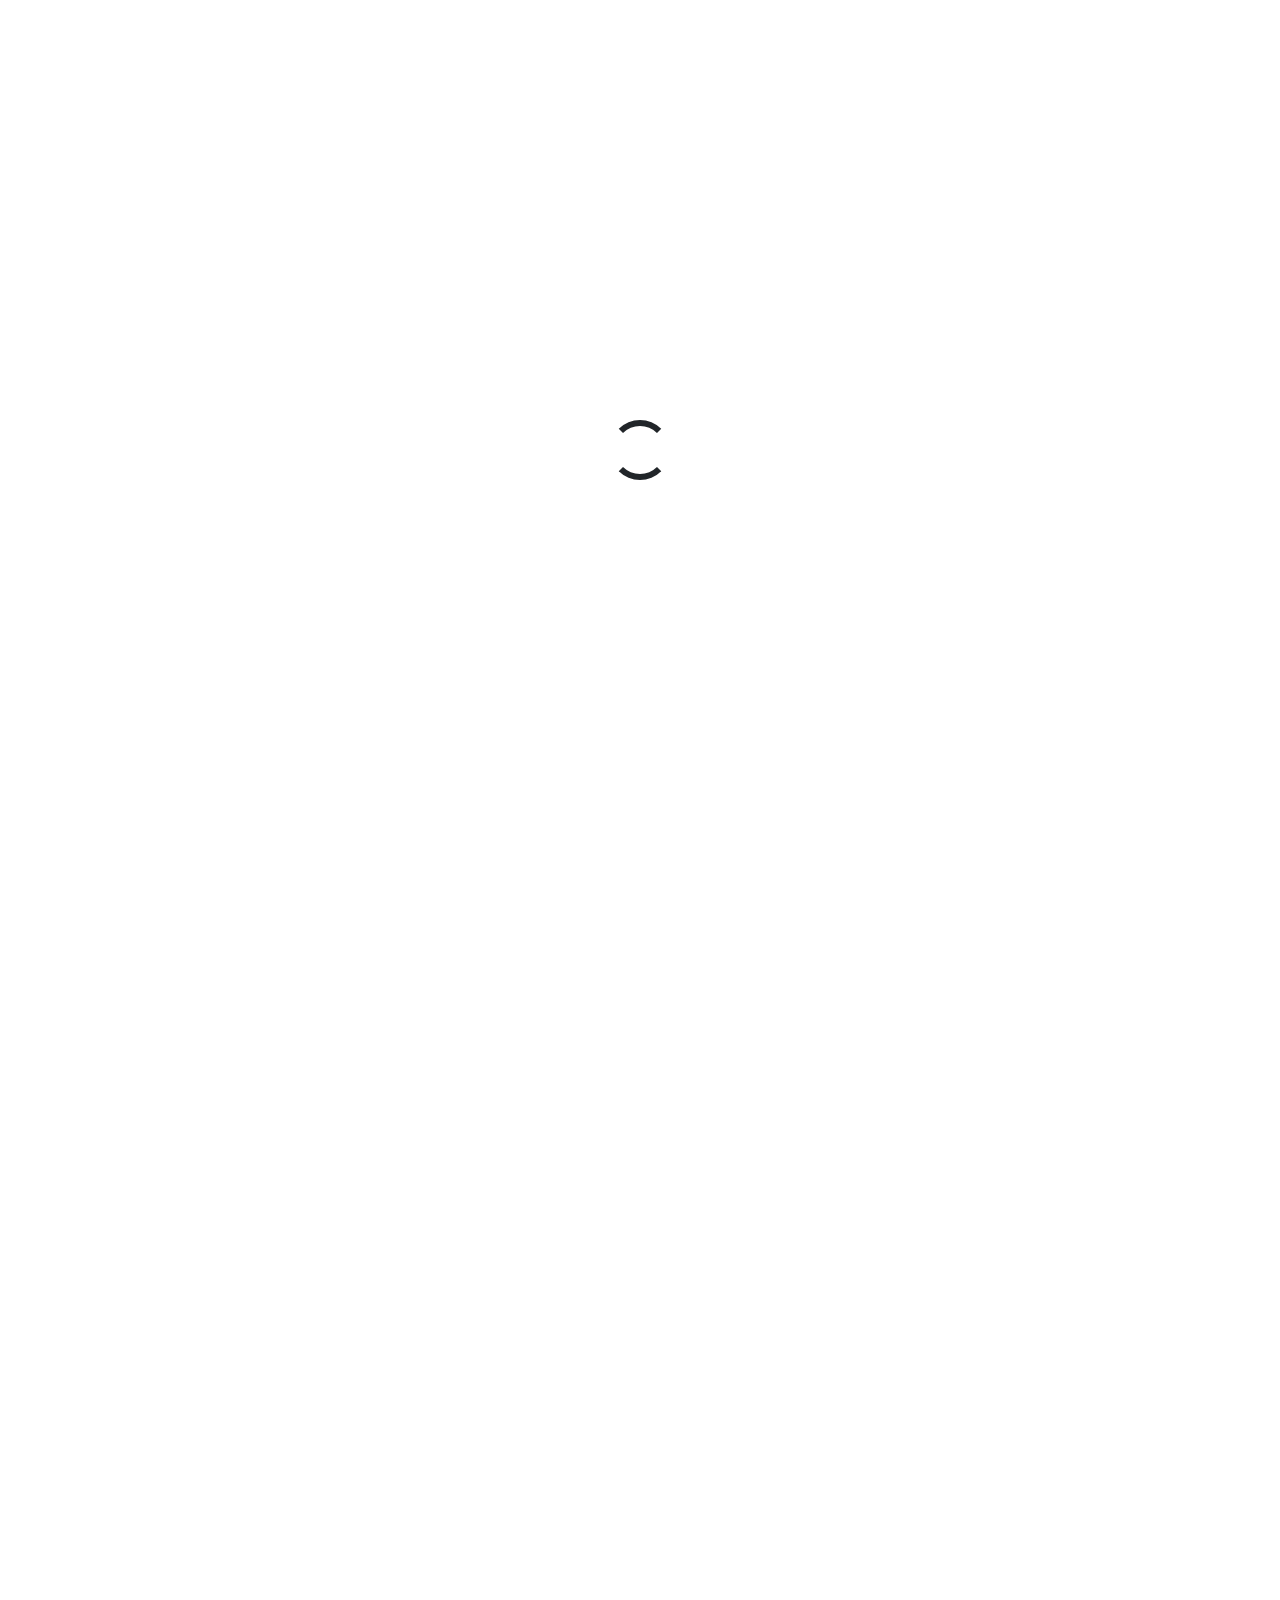
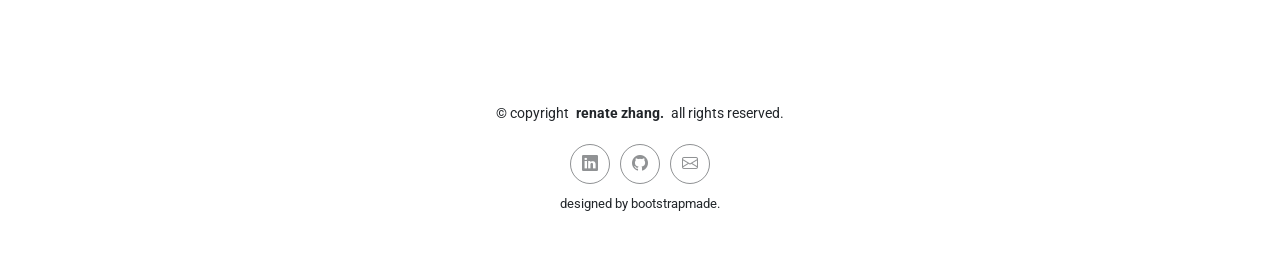
==== index.html @ ce627e31 "Update index.html" ====
<!DOCTYPE html>
<html lang="en">

<head>
  <meta charset="utf-8">
  <meta content="width=device-width, initial-scale=1.0" name="viewport">
  <title>renate zhang.</title>
  <meta name="description" content="">
  <meta name="keywords" content="">

  <!-- Favicons -->
  <link href="assets/img/logo.png" rel="icon">

  <!-- Fonts -->
  <link href="https://fonts.googleapis.com" rel="preconnect">
  <link href="https://fonts.gstatic.com" rel="preconnect" crossorigin>
  <link
    href="https://fonts.googleapis.com/css2?family=Roboto:ital,wght@0,100;0,300;0,400;0,500;0,700;0,900;1,100;1,300;1,400;1,500;1,700;1,900&family=Lato:ital,wght@0,100;0,300;0,400;0,700;0,900;1,100;1,300;1,400;1,700;1,900&display=swap"
    rel="stylesheet">

  <!-- Vendor CSS Files -->
  <link href="assets/vendor/bootstrap/css/bootstrap.min.css" rel="stylesheet">
  <link href="assets/vendor/bootstrap-icons/bootstrap-icons.css" rel="stylesheet">
  <link href="assets/vendor/aos/aos.css" rel="stylesheet">
  <link href="assets/vendor/swiper/swiper-bundle.min.css" rel="stylesheet">
  <link href="assets/vendor/glightbox/css/glightbox.min.css" rel="stylesheet">

  <!-- Main CSS File -->
  <link href="assets/css/main.css" rel="stylesheet">

  <!-- =======================================================
  * Template Name: Active
  * Template URL: https://bootstrapmade.com/active-bootstrap-website-template/
  * Updated: Aug 07 2024 with Bootstrap v5.3.3
  * Author: BootstrapMade.com
  * License: https://bootstrapmade.com/license/
  ======================================================== -->
</head>

<body class="index-page">

  <header id="header" class="header d-flex align-items-center sticky-top">
    <div class="container-fluid container-xl position-relative d-flex align-items-center justify-content-between">

      <a href="index.html" class="logo d-flex align-items-center">
        <!-- Uncomment the line below if you also wish to use an image logo -->
        <img src="assets/img/logo.svg" alt="logo"> 
        <h1 class="sitename">renate zhang.</h1>
      </a>

      <nav id="navmenu" class="navmenu">
        <ul>
          <li><a href="index.html" class="active">portfolio.</a></li>
          <li><a href="about.html">about me.</a></li>
        </ul>
        <i class="mobile-nav-toggle d-xl-none bi bi-list"></i>
      </nav>

    </div>
  </header>

  <main class="main">


    <!-- Portfolio Section -->
    <section id="portfolio" class="portfolio section">

      <!-- Section Title -->
      <div class="container section-title" data-aos="fade-up">
        <h2>portfolio</h2>
        <div class="title-shape">
          <svg viewBox="0 0 200 20" xmlns="http://www.w3.org/2000/svg">
            <path d="M 0,10 C 40,0 60,20 100,10 C 140,0 160,20 200,10" fill="none" stroke="currentColor" stroke-width="2"></path>
          </svg>
        </div>
      </div><!-- End Section Title -->

      <div class="container" data-aos="fade-up" data-aos-delay="100">

        <div class="isotope-layout" data-default-filter="*" data-layout="masonry" data-sort="original-order">

          <div class="portfolio-filters-container" data-aos="fade-up" data-aos-delay="200">
            <ul class="portfolio-filters isotope-filters">
              <li data-filter="*" class="filter-active">all work</li>
              <li data-filter=".filter-projects">projects</li>
              <li data-filter=".filter-papers">papers</li>
              <li data-filter=".filter-others">others</li>
            </ul>
          </div>

          <div class="row g-4 isotope-container" data-aos="fade-up" data-aos-delay="300">

            <div class="col-lg-6 col-md-6 portfolio-item isotope-item filter-papers ">
              <div class="portfolio-card">
                <div class="portfolio-image">
                  <img src="assets/img/portfolio/masterthesis-SOTA.png" class="img-fluid" alt="" loading="lazy">
                  <div class="portfolio-overlay">
                    <div class="portfolio-actions">
                      <a href="assets/img/portfolio/masterthesis-SOTA.png" class="glightbox preview-link" data-gallery="portfolio-gallery-papers"><i class="bi bi-eye"></i></a>
                      <a href="assets/pdf/master_thesis-SOTA.pdf" target="_blank"><i class="bi bi-file-earmark"></i></a>
                      <a href="https://www.vr.tuwien.ac.at/topics/immersive-real-time-language-translator-for-augmented-reality/" target="_blank" ><i class="bi bi-arrow-right"></i></a>
                    </div>
                  </div>
                </div>
                <div class="portfolio-content">
                  <span class="category">paper</span>
                  <h3>master's thesis | on-going</h3>
                  <p>Implementation of a language translation framework using JavaScript for AR glasses (Spectacles), enabling real-time cross-language communication between multiple users. 
                    Finished conducting research of state of art, currently working on the implementation of the framework.
                </div>
              </div>
            </div><!-- End Portfolio Item -->

            <div class="col-lg-6 col-md-6 portfolio-item isotope-item filter-projects">
              <div class="portfolio-card">
                <div class="portfolio-image">
                  <img src="assets/img/portfolio/ecotales.png" class="img-fluid" alt="" loading="lazy">
                  <div class="portfolio-overlay">
                    <div class="portfolio-actions">
                      <a href="assets/img/portfolio/ecotales.png" class="glightbox preview-link" data-gallery="portfolio-gallery-projects"><i class="bi bi-eye"></i></a>
                      <a href="https://github.com/basicasian/ecotales" target="_blank" ><i class="bi bi-github"></i></a>
                      <a href="https://youtube.com/shorts/3duAIxibHnY" target="_blank" ><i class="bi bi-youtube"></i></a>
                    </div>
                  </div>
                </div>
                <div class="portfolio-content">
                  <span class="category">project</span>
                  <h3>ecotales</h3>
                  <p>EcoTales is a collaborative web app for creating and sharing wildlife conservation projects through user-generated art and information. Developed using Ionic and Angular, made during exchange semester at 
                    <a href="https://english.bit.edu.cn/" target="_blank"
                    rel="noopener noreferrer">Beijing Institute of Technology
                  </a>
                    .</p>
                </div>
              </div>
            </div><!-- End Portfolio Item -->

            <div class="col-lg-6 col-md-6 portfolio-item isotope-item filter-projects">
              <div class="portfolio-card">
                <div class="portfolio-image">
                  <img src="assets/img/portfolio/riddleretreat.JPG" class="img-fluid" alt="" loading="lazy">
                  <div class="portfolio-overlay">
                    <div class="portfolio-actions">
                      <a href="assets/img/portfolio/riddleretreat.JPG" class="glightbox preview-link" data-gallery="portfolio-gallery-projects"><i class="bi bi-eye"></i></a>
                      <a href="https://github.com/basicasian/riddleretreat" target="_blank" ><i class="bi bi-github"></i></a>
                      <a href="https://youtu.be/bdO2h6s5y8k" target="_blank" ><i class="bi bi-youtube"></i></a>
                    </div>
                  </div>
                </div>
                <div class="portfolio-content">
                  <span class="category">project</span>
                  <h3>riddle retreat</h3>
                  <p>Riddle Retreat is a collaborative VR puzzle game where two players work together to solve tasks. The game is compatible with HTC Vive and Meta Quest, developed on Unity and with C#.</p>
                </div>
              </div>
            </div><!-- End Portfolio Item -->

            <div class="col-lg-6 col-md-6 portfolio-item isotope-item filter-papers filter-projects">
              <div class="portfolio-card">
                <div class="portfolio-image">
                  <img src="assets/img/portfolio/bachelorthesis.png" class="img-fluid" alt="" loading="lazy">
                  <div class="portfolio-overlay">
                    <div class="portfolio-actions">
                      <a href="assets/img/portfolio/bachelorthesis.png" class="glightbox preview-link" data-gallery="portfolio-gallery-papers"><i class="bi bi-eye"></i></a>
                      <a href="assets/pdf/bachelor_thesis.pdf" target="_blank"><i class="bi bi-file-earmark"></i></a>
                      <a href="https://github.com/basicasian/vr_locomotion" target="_blank" ><i class="bi bi-github"></i></a>
                    </div>
                  </div>
                </div>
                <div class="portfolio-content">
                  <span class="category">paper & project </p></span>
                  <h3>bachelor's thesis </h3>
                  <p>VR experimental platform on Unity, developed as part of a bachelor thesis, to study user navigation behavior using walking, steering, and teleportation techniques. </p>
                </div>
              </div>
            </div><!-- End Portfolio Item -->

            <div class="col-lg-6 col-md-6 portfolio-item isotope-item filter-projects">
              <div class="portfolio-card">
                <div class="portfolio-image">
                  <img src="assets/img/portfolio/esp32.png" class="img-fluid" alt="" loading="lazy">
                  <div class="portfolio-overlay">
                    <div class="portfolio-actions">
                      <a href="assets/img/portfolio/esp32.png" class="glightbox preview-link" data-gallery="portfolio-gallery-projects"><i class="bi bi-eye"></i></a>
                      <a href="https://github.com/basicasian/esp32-twoplayergame" target="_blank" ><i class="bi bi-github"></i></a>
                      <a href="https://youtu.be/9idX3bVp4yA" target="_blank" ><i class="bi bi-youtube"></i></a>
                    </div>
                  </div>
                </div>
                <div class="portfolio-content">
                  <span class="category">project</span>
                  <h3>esp32-multiplayer remote game</h3>
                  <p>This project is a ESP32 microcontrollers multiplayer game that connects players over a distance where player have memorize a sequence of LED lights. Developed using MicroPython.</p>
                </div>
              </div>
            </div><!-- End Portfolio Item -->

            <div class="col-lg-6 col-md-6 portfolio-item isotope-item filter-projects">
              <div class="portfolio-card">
                <div class="portfolio-image">
                  <img src="assets/img/portfolio/lostinabyss.png" class="img-fluid" alt="" loading="lazy">
                  <div class="portfolio-overlay">
                    <div class="portfolio-actions">
                      <a href="assets/img/portfolio/lostinabyss.png" class="glightbox preview-link" data-gallery="portfolio-gallery-projects"><i class="bi bi-eye"></i></a>
                      <a href="https://github.com/basicasian/lostinabyss" target="_blank" ><i class="bi bi-github"></i></a>
                      <a href="https://youtu.be/cX8iDMq0fiw" target="_blank" ><i class="bi bi-youtube"></i></a>
                      <a href="https://basicasian.itch.io/lost-in-abyss" target="_blank" ><i class="bi bi-arrow-right"></i></a>
                    </div>
                  </div>
                </div>
                <div class="portfolio-content">
                  <span class="category">project</span>
                  <h3>lost in abyss</h3>
                  <p>Lost in Abyss is a C++ first-person arcade game focused on computer graphics, where players escape a mysterious abyss before time runs out. </p>
                </div>
              </div>
            </div><!-- End Portfolio Item -->
            
            <div class="col-lg-6 col-md-6 portfolio-item isotope-item filter-others">
              <div class="portfolio-card">
                <div class="portfolio-image">
                  <img src="assets/img/portfolio/restaurant-cover.png" class="img-fluid" alt="" loading="lazy">
                  <div class="portfolio-overlay">
                    <div class="portfolio-actions">
                      <a href="assets/img/portfolio/restaurant-cover.png" class="glightbox preview-link" data-gallery="portfolio-gallery-others"><i class="bi bi-eye"></i></a>
                      <a href="portfolio-restaurant.html" class="details-link"><i class="bi bi-arrow-right"></i></a>
                    </div>
                  </div>
                </div>
                <div class="portfolio-content">
                  <span class="category">Other</span>
                  <h3>restaurant menu design</h3>
                  <p>Design of a menu cover and take-away menu for a traditional chinese restaurant, made using Figma. </p>
                </div>
              </div>
            </div><!-- End Portfolio Item -->

            <div class="col-lg-6 col-md-6 portfolio-item isotope-item filter-projects">
              <div class="portfolio-card">
                <div class="portfolio-image">
                  <img src="assets/img/portfolio/lostinwonderland.png" class="img-fluid" alt="" loading="lazy">
                  <div class="portfolio-overlay">
                    <div class="portfolio-actions">
                      <a href="assets/img/portfolio/lostinwonderland.png" class="glightbox preview-link" data-gallery="portfolio-gallery-projects"><i class="bi bi-eye"></i></a>
                      <a href="https://github.com/basicasian/lostinwonderland" target="_blank" ><i class="bi bi-github"></i></a>
                    </div>
                  </div>
                </div>
                <div class="portfolio-content">
                  <span class="category">project</span>
                  <h3>lost in wonderland</h3>
                  <p>Lost in Wonderland is a 2D adventure mobile app where players help a boy escape a dangerous underground world. This project was developed using Java and Android SDK.  </p>
                </div>
              </div>
            </div><!-- End Portfolio Item -->

            <div class="col-lg-6 col-md-6 portfolio-item isotope-item filter-others">
              <div class="portfolio-card">
                <div class="portfolio-image">
                  <img src="assets/img/portfolio/criticaldesign.png" class="img-fluid" alt="" loading="lazy">
                  <div class="portfolio-overlay">
                    <div class="portfolio-actions">
                      <a href="assets/img/portfolio/criticaldesign.png" class="glightbox preview-link" data-gallery="portfolio-gallery-others"><i class="bi bi-eye"></i></a>
                      <a href="https://www.tumblr.com/critical-nana" target="_blank" ><i class="bi bi-arrow-right"></i></a>
                    </div>
                  </div>
                </div>
                <div class="portfolio-content">
                  <span class="category">other</span>
                  <h3>critical design blog</h3>
                  <p>In the scope of this class we have engaged with the future of technology through critical design, creating technological artefacts and audiovisual media while keeping a blog to share the process. </p>
                </div>
              </div>
            </div><!-- End Portfolio Item -->


            
          </div><!-- End Portfolio Container -->

        </div>

      </div>

    </section><!-- /Portfolio Section -->



  </main>


  <footer id="footer" class="footer">

    <div class="container">
      <div class="copyright text-center ">
        <p>© <span>copyright</span> <strong class="px-1 sitename">renate zhang.</strong> <span>all rights reserved.</span></p>
      </div>
      <div class="social-links d-flex justify-content-center">
        <a href="https://www.linkedin.com/in/renate-zhang/"><i class="bi bi-linkedin"></i></a>
        <a href="https://github.com/basicasian"><i class="bi bi-github"></i></a>
        <a href="mailto: renate.zhang@outlook.com"><i class="bi bi-envelope"></i></a>
      </div>
      <div class="credits">
        <!-- All the links in the footer should remain intact. -->
        <!-- You can delete the links only if you've purchased the pro version. -->
        <!-- Licensing information: https://bootstrapmade.com/license/ -->
        <!-- Purchase the pro version with working PHP/AJAX contact form: [buy-url] -->
        designed by <a href="https://bootstrapmade.com/">bootstrapmade.</a>
      </div>
    </div>

  </footer>

  <!-- Scroll Top -->
  <a href="#" id="scroll-top" class="scroll-top d-flex align-items-center justify-content-center"><i
      class="bi bi-arrow-up-short"></i></a>

  <!-- Preloader -->
  <div id="preloader"></div>

  <!-- Vendor JS Files -->
  <script src="assets/vendor/bootstrap/js/bootstrap.bundle.min.js"></script>
  <script src="assets/vendor/php-email-form/validate.js"></script>
  <script src="assets/vendor/aos/aos.js"></script>
  <script src="assets/vendor/swiper/swiper-bundle.min.js"></script>
  <script src="assets/vendor/purecounter/purecounter_vanilla.js"></script>
  <script src="assets/vendor/glightbox/js/glightbox.min.js"></script>
  <script src="assets/vendor/imagesloaded/imagesloaded.pkgd.min.js"></script>
  <script src="assets/vendor/isotope-layout/isotope.pkgd.min.js"></script>

  <!-- Main JS File -->
  <script src="assets/js/main.js"></script>

</body>

</html>
---- assets/css/main.css ----
/**
* Template Name: Active
* Template URL: https://bootstrapmade.com/active-bootstrap-website-template/
* Updated: Aug 07 2024 with Bootstrap v5.3.3
* Author: BootstrapMade.com
* License: https://bootstrapmade.com/license/
*/

/*--------------------------------------------------------------
# Font & Color Variables
# Help: https://bootstrapmade.com/color-system/
--------------------------------------------------------------*/
/* Fonts */
:root {
  --default-font: "Roboto",  system-ui, -apple-system, "Segoe UI", Roboto, "Helvetica Neue", Arial, "Noto Sans", "Liberation Sans", sans-serif, "Apple Color Emoji", "Segoe UI Emoji", "Segoe UI Symbol", "Noto Color Emoji";
  --heading-font: "Roboto",  sans-serif;
  --nav-font: "Lato",  sans-serif;
}

/* Global Colors - The following color variables are used throughout the website. Updating them here will change the color scheme of the entire website */
:root { 
  --background-color: #ffffff; /* Background color for the entire website, including individual sections */
  --default-color: #212529; /* Default color used for the majority of the text content across the entire website */
  --heading-color: #000000; /* Color for headings, subheadings and title throughout the website */
  --accent-color: #212529; /* Accent color that represents your brand on the website. It's used for buttons, links, and other elements that need to stand out */
  --surface-color: #ffffff; /* The surface color is used as a background of boxed elements within sections, such as cards, icon boxes, or other elements that require a visual separation from the global background. */
  --contrast-color: #ffffff; /* Contrast color for text, ensuring readability against backgrounds of accent, heading, or default colors. */
}

/* Nav Menu Colors - The following color variables are used specifically for the navigation menu. They are separate from the global colors to allow for more customization options */
:root {
  --nav-color: #212529;  /* The default color of the main navmenu links */
  --nav-hover-color: #212529; /* Applied to main navmenu links when they are hovered over or active */
  --nav-mobile-background-color: #ffffff; /* Used as the background color for mobile navigation menu */
  --nav-dropdown-background-color: #ffffff; /* Used as the background color for dropdown items that appear when hovering over primary navigation items */
  --nav-dropdown-color: #212529; /* Used for navigation links of the dropdown items in the navigation menu. */
  --nav-dropdown-hover-color: #212529; /* Similar to --nav-hover-color, this color is applied to dropdown navigation links when they are hovered over. */
}

/* Color Presets - These classes override global colors when applied to any section or element, providing reuse of the sam color scheme. */

.light-background {
  --background-color: #f3f4f4;
  --surface-color: #ffffff;
}

.dark-background {
  --background-color: #060606;
  --default-color: #ffffff;
  --heading-color: #ffffff;
  --surface-color: #252525;
  --contrast-color: #ffffff;
}

/* Smooth scroll */
:root {
  scroll-behavior: smooth;
}

/*--------------------------------------------------------------
# General Styling & Shared Classes
--------------------------------------------------------------*/
body {
  color: var(--default-color);
  background-color: var(--background-color);
  font-family: var(--default-font);
}

a {
  color: var(--accent-color);
  text-decoration: none;
  transition: 0.3s;
}

a:hover {
  color: color-mix(in srgb, var(--accent-color), transparent 40%);
  text-decoration: none;
}

h1,
h2,
h3,
h4,
h5,
h6 {
  color: var(--heading-color);
  font-family: var(--heading-font);
}

/* PHP Email Form Messages
------------------------------*/
.php-email-form .error-message {
  display: none;
  background: #df1529;
  color: #ffffff;
  text-align: left;
  padding: 15px;
  margin-bottom: 24px;
  font-weight: 600;
}

.php-email-form .sent-message {
  display: none;
  color: #ffffff;
  background: #059652;
  text-align: center;
  padding: 15px;
  margin-bottom: 24px;
  font-weight: 600;
}

.php-email-form .loading {
  display: none;
  background: var(--surface-color);
  text-align: center;
  padding: 15px;
  margin-bottom: 24px;
}

.php-email-form .loading:before {
  content: "";
  display: inline-block;
  border-radius: 50%;
  width: 24px;
  height: 24px;
  margin: 0 10px -6px 0;
  border: 3px solid var(--accent-color);
  border-top-color: var(--surface-color);
  animation: php-email-form-loading 1s linear infinite;
}

@keyframes php-email-form-loading {
  0% {
    transform: rotate(0deg);
  }

  100% {
    transform: rotate(360deg);
  }
}

/*--------------------------------------------------------------
# Global Header
--------------------------------------------------------------*/
.header {
  color: var(--default-color);
  background-color: var(--background-color);
  padding: 10px 0;
  transition: all 0.5s;
  z-index: 997;
}

.header .logo {
  line-height: 1;
}

.header .logo img {
  max-height: 50px;
}

.header .logo h1 {
  font-size: 30px;
  margin: 0;
  font-weight: 300;
  color: var(--heading-color);
}

.scrolled .header {
  box-shadow: 0px 0 18px rgba(0, 0, 0, 0.1);
}

/*--------------------------------------------------------------
# Navigation Menu
--------------------------------------------------------------*/
/* Navmenu - Desktop */
@media (min-width: 1200px) {
  .navmenu {
    padding: 0;
  }

  .navmenu ul {
    margin: 0;
    padding: 0;
    display: flex;
    list-style: none;
    align-items: center;
  }

  .navmenu li {
    position: relative;
  }

  .navmenu a,
  .navmenu a:focus {
    color: var(--nav-color);
    padding: 18px 15px;
    font-size: 16px;
    font-family: var(--nav-font);
    font-weight: 400;
    display: flex;
    align-items: center;
    justify-content: space-between;
    white-space: nowrap;
    transition: 0.3s;
  }

  .navmenu a i,
  .navmenu a:focus i {
    font-size: 12px;
    line-height: 0;
    margin-left: 5px;
    transition: 0.3s;
  }

  .navmenu li:last-child a {
    padding-right: 0;
  }

  .navmenu li:hover>a,
  .navmenu .active,
  .navmenu .active:focus {
    color: var(--nav-hover-color);
  }

  .navmenu .dropdown ul {
    margin: 0;
    padding: 10px 0;
    background: var(--nav-dropdown-background-color);
    display: block;
    position: absolute;
    visibility: hidden;
    left: 14px;
    top: 130%;
    opacity: 0;
    transition: 0.3s;
    border-radius: 4px;
    z-index: 99;
    box-shadow: 0px 0px 30px rgba(0, 0, 0, 0.1);
  }

  .navmenu .dropdown ul li {
    min-width: 200px;
  }

  .navmenu .dropdown ul a {
    padding: 10px 20px;
    font-size: 15px;
    text-transform: none;
    color: var(--nav-dropdown-color);
  }

  .navmenu .dropdown ul a i {
    font-size: 12px;
  }

  .navmenu .dropdown ul a:hover,
  .navmenu .dropdown ul .active:hover,
  .navmenu .dropdown ul li:hover>a {
    color: var(--nav-dropdown-hover-color);
  }

  .navmenu .dropdown:hover>ul {
    opacity: 1;
    top: 100%;
    visibility: visible;
  }

  .navmenu .dropdown .dropdown ul {
    top: 0;
    left: -90%;
    visibility: hidden;
  }

  .navmenu .dropdown .dropdown:hover>ul {
    opacity: 1;
    top: 0;
    left: -100%;
    visibility: visible;
  }
}

/* Navmenu - Mobile */
@media (max-width: 1199px) {
  .mobile-nav-toggle {
    color: var(--nav-color);
    font-size: 28px;
    line-height: 0;
    margin-right: 10px;
    cursor: pointer;
    transition: color 0.3s;
  }

  .navmenu {
    padding: 0;
    z-index: 9997;
  }

  .navmenu ul {
    display: none;
    list-style: none;
    position: absolute;
    inset: 60px 20px 20px 20px;
    padding: 10px 0;
    margin: 0;
    border-radius: 6px;
    background-color: var(--nav-mobile-background-color);
    overflow-y: auto;
    transition: 0.3s;
    z-index: 9998;
    box-shadow: 0px 0px 30px rgba(0, 0, 0, 0.1);
  }

  .navmenu a,
  .navmenu a:focus {
    color: var(--nav-color);
    padding: 10px 20px;
    font-family: var(--nav-font);
    font-size: 17px;
    font-weight: 500;
    display: flex;
    align-items: center;
    justify-content: space-between;
    white-space: nowrap;
    transition: 0.3s;
  }

  .navmenu a i,
  .navmenu a:focus i {
    font-size: 12px;
    line-height: 0;
    margin-left: 5px;
    width: 30px;
    height: 30px;
    display: flex;
    align-items: center;
    justify-content: center;
    border-radius: 50%;
    transition: 0.3s;
    background-color: color-mix(in srgb, var(--accent-color), transparent 90%);
  }

  .navmenu a i:hover,
  .navmenu a:focus i:hover {
    background-color: var(--accent-color);
    color: var(--contrast-color);
  }

  .navmenu a:hover,
  .navmenu .active,
  .navmenu .active:focus {
    color: var(--nav-hover-color);
  }

  .navmenu .active i,
  .navmenu .active:focus i {
    background-color: var(--accent-color);
    color: var(--contrast-color);
    transform: rotate(180deg);
  }

  .navmenu .dropdown ul {
    position: static;
    display: none;
    z-index: 99;
    padding: 10px 0;
    margin: 10px 20px;
    background-color: var(--nav-dropdown-background-color);
    border: 1px solid color-mix(in srgb, var(--default-color), transparent 90%);
    box-shadow: none;
    transition: all 0.5s ease-in-out;
  }

  .navmenu .dropdown ul ul {
    background-color: rgba(33, 37, 41, 0.1);
  }

  .navmenu .dropdown ul a {
    color: var(--nav-dropdown-color);
  }

  .navmenu .dropdown ul a:hover,
  .navmenu .dropdown ul .active:hover,
  .navmenu .dropdown ul li:hover>a {
    color: var(--nav-dropdown-hover-color);
  }

  .navmenu .dropdown>.dropdown-active {
    display: block;
    background-color: rgba(33, 37, 41, 0.03);
  }

  .mobile-nav-active {
    overflow: hidden;
  }

  .mobile-nav-active .mobile-nav-toggle {
    color: #fff;
    position: absolute;
    font-size: 32px;
    top: 15px;
    right: 15px;
    margin-right: 0;
    z-index: 9999;
  }

  .mobile-nav-active .navmenu {
    position: fixed;
    overflow: hidden;
    inset: 0;
    background: rgba(33, 37, 41, 0.8);
    transition: 0.3s;
  }

  .mobile-nav-active .navmenu>ul {
    display: block;
  }
}

/*--------------------------------------------------------------
# Global Footer
--------------------------------------------------------------*/
.footer {
  color: var(--default-color);
  background-color: var(--background-color);
  font-size: 14px;
  padding: 40px 0;
  position: relative;
}

.footer .copyright p {
  margin-bottom: 0;
}

.footer .social-links {
  margin-top: 20px;
}

.footer .social-links a {
  display: flex;
  align-items: center;
  justify-content: center;
  width: 40px;
  height: 40px;
  border-radius: 50%;
  border: 1px solid color-mix(in srgb, var(--default-color), transparent 50%);
  font-size: 16px;
  color: color-mix(in srgb, var(--default-color), transparent 50%);
  margin: 0 5px;
  transition: 0.3s;
}

.footer .social-links a:hover {
  color: var(--accent-color);
  border-color: var(--accent-color);
}

.footer .credits {
  margin-top: 10px;
  font-size: 13px;
  text-align: center;
}

/*--------------------------------------------------------------
# Preloader
--------------------------------------------------------------*/
#preloader {
  position: fixed;
  inset: 0;
  z-index: 999999;
  overflow: hidden;
  background: var(--background-color);
  transition: all 0.6s ease-out;
}

#preloader:before {
  content: "";
  position: fixed;
  top: calc(50% - 30px);
  left: calc(50% - 30px);
  border: 6px solid #ffffff;
  border-color: var(--accent-color) transparent var(--accent-color) transparent;
  border-radius: 50%;
  width: 60px;
  height: 60px;
  animation: animate-preloader 1.5s linear infinite;
}

@keyframes animate-preloader {
  0% {
    transform: rotate(0deg);
  }

  100% {
    transform: rotate(360deg);
  }
}

/*--------------------------------------------------------------
# Scroll Top Button
--------------------------------------------------------------*/
.scroll-top {
  position: fixed;
  visibility: hidden;
  opacity: 0;
  right: 15px;
  bottom: 15px;
  z-index: 99999;
  background-color: var(--accent-color);
  width: 40px;
  height: 40px;
  border-radius: 4px;
  transition: all 0.4s;
}

.scroll-top i {
  font-size: 24px;
  color: var(--contrast-color);
  line-height: 0;
}

.scroll-top:hover {
  background-color: color-mix(in srgb, var(--accent-color), transparent 20%);
  color: var(--contrast-color);
}

.scroll-top.active {
  visibility: visible;
  opacity: 1;
}

/*--------------------------------------------------------------
# Disable aos animation delay on mobile devices
--------------------------------------------------------------*/
@media screen and (max-width: 768px) {
  [data-aos-delay] {
    transition-delay: 0 !important;
  }
}

/*--------------------------------------------------------------
# Global Page Titles & Breadcrumbs
--------------------------------------------------------------*/
.page-title {
  color: var(--default-color);
  background-color: var(--background-color);
  padding: 20px 0;
  position: relative;
}

.page-title h1 {
  font-size: 24px;
  font-weight: 300;
  margin: 0 0 5px 0;
}

.page-title .breadcrumbs ol {
  display: flex;
  flex-wrap: wrap;
  list-style: none;
  padding: 0;
  margin: 0;
  font-size: 14px;
  font-weight: 400;
}

.page-title .breadcrumbs ol li+li {
  padding-left: 10px;
}

.page-title .breadcrumbs ol li+li::before {
  content: "/";
  display: inline-block;
  padding-right: 10px;
  color: color-mix(in srgb, var(--default-color), transparent 70%);
}

/*--------------------------------------------------------------
# Global Sections
--------------------------------------------------------------*/
section,
.section {
  color: var(--default-color);
  background-color: var(--background-color);
  padding: 60px 0;
  scroll-margin-top: 100px;
  overflow: clip;
}

@media (max-width: 1199px) {

  section,
  .section {
    scroll-margin-top: 66px;
  }
}

/*--------------------------------------------------------------
# Global Section Titles
--------------------------------------------------------------*/
.section-title {
  text-align: center;
  padding-bottom: 60px;
  position: relative;
}

.section-title h2 {
  font-size: 22px;
  font-weight: 500;
  margin-bottom: 0;
}

.section-title p {
  font-size: 15px;
  margin-bottom: 10px;
}

/*--------------------------------------------------------------
# About Section
--------------------------------------------------------------*/
.about .btn-get-started {
  background-color: var(--accent-color);
  color: var(--contrast-color);
  border-radius: 30px;
  padding: 8px 30px;
  border: 2px solid transparent;
  transition: 0.3s all ease-in-out;
  font-size: 14px;
}

.about .btn-get-started:hover {
  border-color: var(--accent-color);
  background-color: transparent;
  color: var(--accent-color);
}

.about h1 {
  color: var(--heading-color);
  font-size: 30px;
}

.about p {
  line-height: 1.7;
  color: var(--default-color);
}

.about .swiper-pagination {
  position: absolute;
  bottom: 30px;
}

.about .swiper-pagination .swiper-pagination-bullet {
  margin: 0 5px;
  background: #ffffff;
  opacity: 0.3;
}

.about .swiper-pagination .swiper-pagination-bullet.swiper-pagination-bullet-active {
  background: var(--accent-color);
  opacity: 1;
}

.about .section-subtitle {
  font-size: 15px;
  margin-bottom: 10px;
  display: block;
  color: var(--default-color);
}

/*--------------------------------------------------------------
# About 2 Section
--------------------------------------------------------------*/
.about-2 .content {
  background-color: var(--surface-color);
  padding-top: 50px;
  padding-bottom: 50px;
}

.about-2 .content-subtitle {
  font-size: 15px;
  margin-bottom: 10px;
  display: block;
  color: var(--default-color);
}

.about-2 .content-title {
  color: var(--heading-color);
  font-size: 22px;
  margin-bottom: 30px;
}

.about-2 p {
  line-height: 1.7;
  color: var(--default-color);
}

.about-2 .btn-get-started {
  background-color: var(--accent-color);
  color: var(--contrast-color);
  border-radius: 30px;
  padding: 8px 30px;
  border: 2px solid transparent;
  transition: 0.3s all ease-in-out;
  font-size: 14px;
}

.about-2 .btn-get-started:hover {
  border-color: var(--accent-color);
  background-color: transparent;
  color: var(--accent-color);
}

.about-2 .lead {
  line-height: 1.6;
  font-size: 18px;
  font-weight: normal;
  color: var(--default-color);
}

/*--------------------------------------------------------------
# Services Section
--------------------------------------------------------------*/
.services {
  padding-top: 60px;
  padding-bottom: 60px;
}

.services .services-item .services-icon {
  color: var(--accent-color);
  margin-bottom: 20px;
}

.services .services-item .services-icon i {
  font-size: 48px;
}

.services .services-item h3 {
  font-size: 17px;
  font-weight: 400;
  color: var(--heading-color);
}

/*--------------------------------------------------------------
# Stats Section
--------------------------------------------------------------*/
.stats {
  padding-top: 60px;
}

.stats .content-subtitle {
  font-size: 15px;
  margin-bottom: 10px;
  display: block;
  color: var(--default-color);
}

.stats .lead {
  line-height: 1.6;
  font-size: 18px;
  font-weight: normal;
  color: var(--default-color);
}

.stats .content-title {
  color: var(--heading-color);
  font-size: 22px;
  margin-bottom: 30px;
}

.stats p {
  line-height: 1.7;
  color: var(--default-color);
}

.stats .btn-get-started {
  background-color: var(--accent-color);
  color: var(--contrast-color);
  border-radius: 30px;
  padding: 8px 30px;
  border: 2px solid transparent;
  transition: 0.3s all ease-in-out;
  font-size: 14px;
}

.stats .btn-get-started:hover {
  border-color: var(--accent-color);
  background-color: transparent;
  color: var(--accent-color);
}

.stats .count-numbers .number {
  font-size: 1.8rem;
  color: var(--heading-color);
  position: relative;
  display: block;
  padding-bottom: 7px;
  margin-bottom: 10px;
}

.stats .count-numbers .number:after {
  content: "";
  left: 0;
  bottom: 0;
  position: absolute;
  width: 20px;
  height: 2px;
  background: var(--accent-color);
}

/*--------------------------------------------------------------
# Blog Posts Section
--------------------------------------------------------------*/
.blog-posts .title-wrap {
  padding-bottom: 30px;
}

.blog-posts .content-subtitle {
  font-size: 15px;
  margin-bottom: 10px;
  display: block;
  color: var(--default-color);
}

.blog-posts .content-title {
  color: var(--heading-color);
  font-size: 22px;
  margin-bottom: 30px;
}

.blog-posts .post-entry .thumb {
  margin-bottom: 20px;
}

.blog-posts .post-entry .thumb img {
  transition: 0.3s all ease;
}

.blog-posts .post-entry .thumb:hover img {
  opacity: 0.8;
}

.blog-posts .post-entry .meta {
  font-size: 12px;
  margin-bottom: 20px;
}

.blog-posts .post-entry .meta .cat {
  text-transform: uppercase;
  font-weight: normal;
  color: var(--heading-color);
}

.blog-posts .post-entry .meta .date {
  color: color-mix(in srgb, var(--default-color), transparent 25%);
}

.blog-posts .post-entry .post-content {
  padding-left: 30px;
  padding-right: 30px;
}

.blog-posts .post-entry .post-content h3 {
  font-size: 18px;
  line-height: 1.2;
}

.blog-posts .post-entry .post-content h3 a {
  color: var(--heading-color);
}

.blog-posts .post-entry .post-content h3 a:hover {
  color: var(--accent-color);
}

.blog-posts .author .pic {
  flex: 0 0 50px;
  margin-right: 20px;
}

.blog-posts .author .author-name {
  line-height: 1.3;
}

.blog-posts .author .author-name strong {
  color: var(--heading-color);
  font-weight: normal;
}

.blog-posts .author .author-name span {
  font-size: 14px;
  color: color-mix(in srgb, var(--default-color), transparent 25%);
}

/*--------------------------------------------------------------
# Tabs Section
--------------------------------------------------------------*/
.tabs .service-item .service-icon {
  display: flex;
  align-items: center;
  justify-content: center;
  width: 40px;
  height: 40px;
  flex: 0 0 40px;
  border-radius: 4px;
  position: relative;
  color: var(--accent-color);
  background-color: color-mix(in srgb, var(--default-color), transparent 95%);
  margin-right: 20px;
  font-size: 16px;
}

.tabs .service-item .service-contents h3 {
  font-size: 16px;
  color: var(--heading-color);
}

.tabs .service-item.link {
  padding: 20px;
  margin-bottom: 10px;
  border-radius: 7px;
}

.tabs .service-item.link .service-contents {
  color: var(--default-color);
}

.tabs .service-item.link .service-contents *:last-child {
  margin-bottom: 0;
}

.tabs .service-item.link:hover {
  background: color-mix(in srgb, var(--default-color), transparent 96%);
}

.tabs .service-item.link:hover .service-icon {
  background-color: color-mix(in srgb, var(--default-color), transparent 90%);
  color: var(--default-color);
}

.tabs .service-item.link.active {
  background: var(--surface-color);
}

.tabs .service-item.link.active .service-icon {
  background-color: var(--accent-color);
  color: var(--contrast-color);
}

/*--------------------------------------------------------------
# Services 2 Section
--------------------------------------------------------------*/
.services-2 .content-subtitle {
  font-size: 15px;
  margin-bottom: 10px;
  display: block;
  color: var(--default-color);
}

.services-2 .content-title {
  color: var(--heading-color);
  font-size: 22px;
  margin-bottom: 30px;
}

.services-2 p {
  line-height: 1.7;
  color: var(--default-color);
}

.services-2 .lead {
  line-height: 1.6;
  font-size: 18px;
  font-weight: normal;
  color: var(--default-color);
}

.services-2 .btn-get-started {
  background-color: var(--accent-color);
  color: var(--contrast-color);
  border-radius: 30px;
  padding: 8px 30px;
  border: 2px solid transparent;
  transition: 0.3s all ease-in-out;
  font-size: 14px;
}

.services-2 .btn-get-started:hover {
  border-color: var(--accent-color);
  background-color: transparent;
  color: var(--accent-color);
}

.services-2 .services-item .services-icon {
  color: var(--accent-color);
  margin-bottom: 20px;
}

.services-2 .services-item .services-icon i {
  font-size: 48px;
}

.services-2 .services-item h3 {
  font-size: 17px;
  font-weight: 400;
  color: var(--heading-color);
}

/*--------------------------------------------------------------
# Pricing Section
--------------------------------------------------------------*/
.pricing .pricing-item {
  background-color: var(--surface-color);
  box-shadow: 0px 5px 90px rgba(0, 0, 0, 0.1);
  padding: 40px 20px;
  text-align: center;
  border-radius: 8px;
  position: relative;
  overflow: hidden;
}

.pricing .pricing-item h3 {
  padding: 15px;
  margin-top: 15px;
  font-size: 18px;
  font-weight: 600;
}

.pricing .pricing-item h4 {
  color: var(--accent-color);
  font-size: 42px;
  font-family: var(--default-font);
  font-weight: 500;
}

.pricing .pricing-item h4 sup {
  font-size: 20px;
  top: -15px;
  left: -3px;
}

.pricing .pricing-item h4 span {
  color: color-mix(in srgb, var(--default-color), transparent 40%);
  font-size: 16px;
  font-weight: 300;
}

.pricing .pricing-item ul {
  padding: 20px 0;
  list-style: none;
  text-align: center;
  line-height: 20px;
  font-size: 14px;
}

.pricing .pricing-item ul li {
  padding-bottom: 16px;
}

.pricing .pricing-item ul .na {
  color: color-mix(in srgb, var(--default-color), transparent 60%);
  text-decoration: line-through;
}

.pricing .pricing-item .btn-wrap {
  padding: 15px;
  text-align: center;
}

.pricing .pricing-item .btn-buy {
  color: var(--accent-color);
  background-color: transparent;
  border: 2px solid var(--accent-color);
  display: inline-block;
  padding: 10px 40px 12px 40px;
  border-radius: 50px;
  font-size: 14px;
  font-family: var(--heading-font);
  font-weight: 600;
  transition: 0.3s;
}

.pricing .pricing-item .btn-buy:hover {
  background: var(--accent-color);
  color: var(--contrast-color);
}

.pricing .recommended .btn-buy {
  background: var(--accent-color);
  color: var(--contrast-color);
}

.pricing .recommended .btn-buy:hover {
  background: color-mix(in srgb, var(--accent-color), transparent 20%);
  border-color: color-mix(in srgb, var(--accent-color), transparent 20%);
}

.pricing .recommended-badge {
  position: absolute;
  top: 20px;
  left: 50%;
  transform: translateX(-50%);
  z-index: 1;
  font-size: 13px;
  padding: 3px 25px 6px 25px;
  background: color-mix(in srgb, var(--accent-color), transparent 92%);
  color: var(--accent-color);
  border-radius: 50px;
}

/*--------------------------------------------------------------
# Faq Section
--------------------------------------------------------------*/
.faq .content-subtitle {
  font-size: 15px;
  margin-bottom: 10px;
  display: block;
  color: var(--default-color);
}

.faq .content-title {
  color: var(--heading-color);
  font-size: 22px;
  margin-bottom: 30px;
}

.faq p {
  line-height: 1.7;
  color: var(--default-color);
}

.faq .custom-accordion .accordion-item {
  background-color: var(--surface-color);
  margin-bottom: 0px;
  position: relative;
  border-radius: 0px;
  overflow: hidden;
}

.faq .custom-accordion .accordion-item .btn-link {
  display: block;
  width: 100%;
  padding: 15px 0;
  text-decoration: none;
  text-align: left;
  color: var(--default-color);
  border: none;
  padding-left: 40px;
  border-radius: 0;
  position: relative;
  background-color: color-mix(in srgb, var(--default-color), transparent 94%);
}

.faq .custom-accordion .accordion-item .btn-link:before {
  content: "\f282";
  display: inline-block;
  font-family: "bootstrap-icons" !important;
  font-style: normal;
  font-weight: normal !important;
  font-variant: normal;
  text-transform: none;
  line-height: 1;
  vertical-align: -0.125em;
  -webkit-font-smoothing: antialiased;
  position: absolute;
  top: 50%;
  transform: translateY(-50%);
  left: 15px;
}

.faq .custom-accordion .accordion-item .btn-link[aria-expanded=true] {
  color: var(--accent-color);
}

.faq .custom-accordion .accordion-item .btn-link[aria-expanded=true]:before {
  font-family: "bootstrap-icons" !important;
  content: "\f286";
  position: absolute;
  color: var(--accent-color);
  top: 50%;
  transform: translateY(-50%);
}

.faq .custom-accordion .accordion-item .accordion-body {
  padding: 20px 20px 20px 20px;
  color: var(--default-color);
}

/*--------------------------------------------------------------
# Testimonials Section
--------------------------------------------------------------*/
.testimonials p {
  line-height: 1.7;
  color: var(--default-color);
}

.testimonials .testimonial {
  max-width: 500px;
  text-align: center;
  margin-bottom: 30px;
}

.testimonials .testimonial .name {
  font-size: 18px;
  color: var(--heading-color);
}

.testimonials .testimonial .img-wrap img {
  margin: 0 auto;
  width: 70px;
  border-radius: 50%;
}

.testimonials .swiper-pagination {
  position: absolute;
  bottom: 0px;
}

.testimonials .swiper-pagination .swiper-pagination-bullet {
  margin: 0 5px;
  background-color: color-mix(in srgb, var(--default-color) 65%, transparent);
  opacity: 0.3;
}

.testimonials .swiper-pagination .swiper-pagination-bullet.swiper-pagination-bullet-active {
  background: var(--accent-color);
  opacity: 1;
}

/*--------------------------------------------------------------
# Portfolio Section
--------------------------------------------------------------*/
.portfolio .portfolio-filters-container {
  margin-bottom: 40px;
}

.portfolio .portfolio-filters {
  display: flex;
  justify-content: center;
  gap: 15px;
  flex-wrap: wrap;
  padding: 0;
  margin: 0;
  list-style: none;
}

.portfolio .portfolio-filters li {
  font-size: 15px;
  font-weight: 500;
  padding: 8px 20px;
  cursor: pointer;
  border-radius: 30px;
  background-color: color-mix(in srgb, var(--surface-color), transparent 50%);
  color: var(--default-color);
  transition: all 0.3s ease-in-out;
}

.portfolio .portfolio-filters li:hover {
  background-color: color-mix(in srgb, var(--accent-color), transparent 85%);
  color: var(--accent-color);
  transform: translateY(-2px);
}

.portfolio .portfolio-filters li.filter-active {
  background-color: var(--accent-color);
  color: var(--contrast-color);
}

.portfolio .portfolio-card {
  background-color: var(--surface-color);
  border-radius: 15px;
  overflow: hidden;
  box-shadow: 0 5px 25px rgba(0, 0, 0, 0.05);
  transition: all 0.3s ease-in-out;
}

.portfolio .portfolio-card:hover {
  transform: translateY(-10px);
  box-shadow: 0 8px 35px rgba(0, 0, 0, 0.1);
}

.portfolio .portfolio-card:hover .portfolio-overlay {
  opacity: 1;
  visibility: visible;
}

.portfolio .portfolio-card:hover .portfolio-overlay .portfolio-actions {
  transform: translateY(0);
}

.portfolio .portfolio-card .portfolio-image {
  position: relative;
  overflow: hidden;
  aspect-ratio: 16/10;
}

.portfolio .portfolio-card .portfolio-image img {
  width: 100%;
  height: 100%;
  object-fit: cover;
  transition: transform 0.6s ease-in-out;
}

.portfolio .portfolio-card .portfolio-overlay {
  position: absolute;
  top: 0;
  left: 0;
  width: 100%;
  height: 100%;
  background: linear-gradient(to top, rgba(0, 0, 0, 0.7), transparent);
  opacity: 0;
  visibility: hidden;
  transition: all 0.4s ease-in-out;
  display: flex;
  align-items: flex-end;
  padding: 20px;
}

.portfolio .portfolio-card .portfolio-overlay .portfolio-actions {
  transform: translateY(20px);
  transition: all 0.4s ease-in-out;
  display: flex;
  gap: 15px;
}

.portfolio .portfolio-card .portfolio-overlay .portfolio-actions a {
  width: 45px;
  height: 45px;
  background-color: var(--surface-color);
  border-radius: 50%;
  display: flex;
  align-items: center;
  justify-content: center;
  color: var(--accent-color);
  font-size: 20px;
  transition: all 0.3s ease;
}

.portfolio .portfolio-card .portfolio-overlay .portfolio-actions a:hover {
  background-color: var(--accent-color);
  color: var(--contrast-color);
  transform: scale(1.1);
}

.portfolio .portfolio-card .portfolio-content {
  padding: 25px;
}

.portfolio .portfolio-card .portfolio-content .category {
  font-size: 14px;
  color: var(--accent-color);
  text-transform: uppercase;
  letter-spacing: 1px;
  font-weight: 500;
  display: block;
  margin-bottom: 10px;
}

.portfolio .portfolio-card .portfolio-content h3 {
  font-size: 20px;
  margin: 0 0 15px;
  font-weight: 600;
  transition: color 0.3s ease;
}

.portfolio .portfolio-card .portfolio-content h3:hover {
  color: var(--accent-color);
}

.portfolio .portfolio-card .portfolio-content p {
  font-size: 15px;
  color: color-mix(in srgb, var(--default-color), transparent 30%);
  margin: 0;
  line-height: 1.6;
}

@media (max-width: 768px) {
  .portfolio .portfolio-filters li {
    font-size: 14px;
    padding: 6px 15px;
  }

  .portfolio .portfolio-card .portfolio-content {
    padding: 20px;
  }

  .portfolio .portfolio-card .portfolio-content h3 {
    font-size: 18px;
  }

  .portfolio .portfolio-card .portfolio-content p {
    font-size: 14px;
  }
}

/*--------------------------------------------------------------
# Portfolio Details Section
--------------------------------------------------------------*/
.portfolio-details .portfolio-details-slider img {
  width: 50%;
  display: block;
  margin-left: auto;
  margin-right: auto;
}

.portfolio-details .swiper-wrapper {
  height: auto;
}

.portfolio-details .swiper-button-prev,
.portfolio-details .swiper-button-next {
  width: 48px;
  height: 48px;
}

.portfolio-details .swiper-button-prev:after,
.portfolio-details .swiper-button-next:after {
  color: rgba(255, 255, 255, 0.8);
  background-color: rgba(0, 0, 0, 0.15);
  font-size: 24px;
  border-radius: 50%;
  width: 48px;
  height: 48px;
  display: flex;
  align-items: center;
  justify-content: center;
  transition: 0.3s;
}

.portfolio-details .swiper-button-prev:hover:after,
.portfolio-details .swiper-button-next:hover:after {
  background-color: rgba(0, 0, 0, 0.3);
}

@media (max-width: 575px) {

  .portfolio-details .swiper-button-prev,
  .portfolio-details .swiper-button-next {
    display: none;
  }
}

.portfolio-details .swiper-pagination {
  margin-top: 20px;
  position: relative;
}

.portfolio-details .swiper-pagination .swiper-pagination-bullet {
  width: 10px;
  height: 10px;
  background-color: color-mix(in srgb, var(--default-color), transparent 85%);
  opacity: 1;
}

.portfolio-details .swiper-pagination .swiper-pagination-bullet-active {
  background-color: var(--accent-color);
}

.portfolio-details .portfolio-info h3 {
  font-size: 22px;
  font-weight: 700;
  margin-bottom: 20px;
  padding-bottom: 20px;
  position: relative;
}

.portfolio-details .portfolio-info h3:after {
  content: "";
  position: absolute;
  display: block;
  width: 50px;
  height: 3px;
  background: var(--accent-color);
  left: 0;
  bottom: 0;
}

.portfolio-details .portfolio-info ul {
  list-style: none;
  padding: 0;
  font-size: 15px;
}

.portfolio-details .portfolio-info ul li {
  display: flex;
  flex-direction: column;
  padding-bottom: 15px;
}

.portfolio-details .portfolio-info ul strong {
  text-transform: uppercase;
  font-weight: 400;
  color: color-mix(in srgb, var(--default-color), transparent 50%);
  font-size: 14px;
}

.portfolio-details .portfolio-info .btn-visit {
  padding: 8px 40px;
  background: var(--accent-color);
  color: var(--contrast-color);
  border-radius: 50px;
  transition: 0.3s;
}

.portfolio-details .portfolio-info .btn-visit:hover {
  background: color-mix(in srgb, var(--accent-color), transparent 20%);
}

.portfolio-details .portfolio-description h2 {
  font-size: 26px;
  font-weight: 700;
  margin-bottom: 20px;
}

.portfolio-details .portfolio-description p {
  padding: 0;
}

.portfolio-details .portfolio-description .testimonial-item {
  padding: 30px 30px 0 30px;
  position: relative;
  background: color-mix(in srgb, var(--default-color), transparent 97%);
  margin-bottom: 50px;
}

.portfolio-details .portfolio-description .testimonial-item .testimonial-img {
  width: 90px;
  border-radius: 50px;
  border: 6px solid var(--background-color);
  float: left;
  margin: 0 10px 0 0;
}

.portfolio-details .portfolio-description .testimonial-item h3 {
  font-size: 18px;
  font-weight: bold;
  margin: 15px 0 5px 0;
  padding-top: 20px;
}

.portfolio-details .portfolio-description .testimonial-item h4 {
  font-size: 14px;
  color: #6c757d;
  margin: 0;
}

.portfolio-details .portfolio-description .testimonial-item .quote-icon-left,
.portfolio-details .portfolio-description .testimonial-item .quote-icon-right {
  color: color-mix(in srgb, var(--accent-color), transparent 50%);
  font-size: 26px;
  line-height: 0;
}

.portfolio-details .portfolio-description .testimonial-item .quote-icon-left {
  display: inline-block;
  left: -5px;
  position: relative;
}

.portfolio-details .portfolio-description .testimonial-item .quote-icon-right {
  display: inline-block;
  right: -5px;
  position: relative;
  top: 10px;
  transform: scale(-1, -1);
}

.portfolio-details .portfolio-description .testimonial-item p {
  font-style: italic;
  margin: 0 0 15px 0 0 0;
  padding: 0;
}

/*--------------------------------------------------------------
# Team Section
--------------------------------------------------------------*/
.team .team h3 {
  font-size: 20px;
}

.team .team h3 a {
  color: var(--heading-color);
}

.team .team .pic {
  margin-bottom: 30px;
}

.team .team .pic img {
  border-radius: 4px;
}

.team .team .position {
  display: block;
  margin-bottom: 20px;
  font-size: 14px;
  color: color-mix(in srgb, var(--heading-color), transparent 30%);
}

.team p {
  line-height: 1.7;
  color: var(--default-color);
}

.team .more {
  position: relative;
  padding-right: 30px;
  display: inline-block;
}

.team .more span {
  position: absolute;
  top: 50%;
  right: 0;
  font-size: 16px;
  transform: translateY(-50%);
  width: 20px;
  height: 20px;
  background: transparent;
  color: var(--contrast-color);
  line-height: 1.6;
  text-align: center;
  transition: 0.3s all ease;
}

.team .more span:before {
  position: absolute;
  top: 50%;
  left: 50%;
  transform: translate(-50%, -50%);
}

.team .more:hover {
  color: var(--contrast-color);
}

.team .more:hover span {
  background: var(--accent-color);
}

.team .more.dark {
  color: var(--default-color);
}

.team .more.dark>span {
  color: var(--default-color);
}

.team .more.dark:hover {
  color: var(--accent-color);
}

.team .more.dark:hover span {
  color: var(--contrast-color);
  background: var(--accent-color);
}

.team .swiper-wrapper {
  height: auto;
}

.team .slider-nav a {
  width: 40px;
  height: 40px;
  position: relative;
  background: var(--accent-color);
  border-radius: 4px;
  transition: 0.2s all ease;
  display: flex;
  align-items: center;
  justify-content: center;
}

.team .slider-nav a i {
  color: var(--contrast-color);
}

.team .slider-nav a:hover {
  background-color: color-mix(in srgb, var(--accent-color) 90%, white 15%);
}

.team .slider-nav a:first-child {
  margin-right: 5px;
}

/*--------------------------------------------------------------
# Blog Posts 2 Section
--------------------------------------------------------------*/
.blog-posts-2 article {
  height: 100%;
}

.blog-posts-2 .post-img {
  max-height: 440px;
  overflow: hidden;
}

.blog-posts-2 .title {
  font-size: 20px;
  font-weight: 700;
  padding: 0;
  margin: 5px 0;
}

.blog-posts-2 .title a {
  color: var(--heading-color);
  transition: 0.3s;
}

.blog-posts-2 .title a:hover {
  color: var(--accent-color);
}

.blog-posts-2 .meta-top {
  margin-top: 10px;
  color: color-mix(in srgb, var(--default-color), transparent 40%);
}

.blog-posts-2 .meta-top ul {
  display: flex;
  flex-wrap: wrap;
  list-style: none;
  align-items: center;
  padding: 0;
  margin: 0;
}

.blog-posts-2 .meta-top i {
  font-size: 24px;
  line-height: 0;
  color: color-mix(in srgb, var(--default-color), transparent 50%);
}

.blog-posts-2 .meta-top a {
  color: color-mix(in srgb, var(--default-color), transparent 40%);
  font-size: 14px;
  display: inline-block;
  line-height: 1;
}

/*--------------------------------------------------------------
# Blog Pagination Section
--------------------------------------------------------------*/
.blog-pagination {
  padding-top: 0;
  color: color-mix(in srgb, var(--default-color), transparent 40%);
}

.blog-pagination ul {
  display: flex;
  padding: 0;
  margin: 0;
  list-style: none;
}

.blog-pagination li {
  margin: 0 5px;
  transition: 0.3s;
}

.blog-pagination li a {
  color: color-mix(in srgb, var(--default-color), transparent 40%);
  padding: 7px 16px;
  display: flex;
  align-items: center;
  justify-content: center;
}

.blog-pagination li a.active,
.blog-pagination li a:hover {
  background: var(--accent-color);
  color: var(--contrast-color);
}

.blog-pagination li a.active a,
.blog-pagination li a:hover a {
  color: var(--contrast-color);
}

/*--------------------------------------------------------------
# Blog Details Section
--------------------------------------------------------------*/
.blog-details {
  padding-bottom: 30px;
}

.blog-details .article {
  background-color: var(--surface-color);
  padding: 30px;
  box-shadow: 0 4px 16px rgba(0, 0, 0, 0.1);
}

.blog-details .post-img {
  margin: -30px -30px 20px -30px;
  overflow: hidden;
}

.blog-details .title {
  color: var(--heading-color);
  font-size: 28px;
  font-weight: 700;
  padding: 0;
  margin: 30px 0;
}

.blog-details .content {
  margin-top: 20px;
}

.blog-details .content h3 {
  font-size: 22px;
  margin-top: 30px;
  font-weight: bold;
}

.blog-details .content blockquote {
  overflow: hidden;
  background-color: color-mix(in srgb, var(--default-color), transparent 95%);
  padding: 60px;
  position: relative;
  text-align: center;
  margin: 20px 0;
}

.blog-details .content blockquote p {
  color: var(--default-color);
  line-height: 1.6;
  margin-bottom: 0;
  font-style: italic;
  font-weight: 500;
  font-size: 22px;
}

.blog-details .content blockquote:after {
  content: "";
  position: absolute;
  left: 0;
  top: 0;
  bottom: 0;
  width: 3px;
  background-color: var(--accent-color);
  margin-top: 20px;
  margin-bottom: 20px;
}

.blog-details .meta-top {
  margin-top: 20px;
  color: color-mix(in srgb, var(--default-color), transparent 40%);
}

.blog-details .meta-top ul {
  display: flex;
  flex-wrap: wrap;
  list-style: none;
  align-items: center;
  padding: 0;
  margin: 0;
}

.blog-details .meta-top ul li+li {
  padding-left: 20px;
}

.blog-details .meta-top i {
  font-size: 16px;
  margin-right: 8px;
  line-height: 0;
  color: color-mix(in srgb, var(--default-color), transparent 40%);
}

.blog-details .meta-top a {
  color: color-mix(in srgb, var(--default-color), transparent 40%);
  font-size: 14px;
  display: inline-block;
  line-height: 1;
}

.blog-details .meta-bottom {
  padding-top: 10px;
  border-top: 1px solid color-mix(in srgb, var(--default-color), transparent 90%);
}

.blog-details .meta-bottom i {
  color: color-mix(in srgb, var(--default-color), transparent 40%);
  display: inline;
}

.blog-details .meta-bottom a {
  color: color-mix(in srgb, var(--default-color), transparent 40%);
  transition: 0.3s;
}

.blog-details .meta-bottom a:hover {
  color: var(--accent-color);
}

.blog-details .meta-bottom .cats {
  list-style: none;
  display: inline;
  padding: 0 20px 0 0;
  font-size: 14px;
}

.blog-details .meta-bottom .cats li {
  display: inline-block;
}

.blog-details .meta-bottom .tags {
  list-style: none;
  display: inline;
  padding: 0;
  font-size: 14px;
}

.blog-details .meta-bottom .tags li {
  display: inline-block;
}

.blog-details .meta-bottom .tags li+li::before {
  padding-right: 6px;
  color: var(--default-color);
  content: ",";
}

.blog-details .meta-bottom .share {
  font-size: 16px;
}

.blog-details .meta-bottom .share i {
  padding-left: 5px;
}

/*--------------------------------------------------------------
# Blog Comments Section
--------------------------------------------------------------*/
.blog-comments {
  padding: 10px 0;
}

.blog-comments .comments-count {
  font-weight: bold;
}

.blog-comments .comment {
  margin-top: 30px;
  position: relative;
}

.blog-comments .comment .comment-img {
  margin-right: 14px;
}

.blog-comments .comment .comment-img img {
  width: 60px;
}

.blog-comments .comment h5 {
  font-size: 16px;
  margin-bottom: 2px;
}

.blog-comments .comment h5 a {
  font-weight: bold;
  color: var(--default-color);
  transition: 0.3s;
}

.blog-comments .comment h5 a:hover {
  color: var(--accent-color);
}

.blog-comments .comment h5 .reply {
  padding-left: 10px;
  color: color-mix(in srgb, var(--default-color), transparent 20%);
}

.blog-comments .comment h5 .reply i {
  font-size: 20px;
}

.blog-comments .comment time {
  display: block;
  font-size: 14px;
  color: color-mix(in srgb, var(--default-color), transparent 40%);
  margin-bottom: 5px;
}

.blog-comments .comment.comment-reply {
  padding-left: 40px;
}

/*--------------------------------------------------------------
# Comment Form Section
--------------------------------------------------------------*/
.comment-form {
  padding-top: 10px;
}

.comment-form form {
  background-color: var(--surface-color);
  margin-top: 30px;
  padding: 30px;
  box-shadow: 0 4px 16px rgba(0, 0, 0, 0.1);
}

.comment-form form h4 {
  font-weight: bold;
  font-size: 22px;
}

.comment-form form p {
  font-size: 14px;
}

.comment-form form input {
  background-color: var(--surface-color);
  color: var(--default-color);
  border: 1px solid color-mix(in srgb, var(--default-color), transparent 70%);
  font-size: 14px;
  border-radius: 4px;
  padding: 10px 10px;
}

.comment-form form input:focus {
  color: var(--default-color);
  background-color: var(--surface-color);
  box-shadow: none;
  border-color: var(--accent-color);
}

.comment-form form input::placeholder {
  color: color-mix(in srgb, var(--default-color), transparent 50%);
}

.comment-form form textarea {
  background-color: var(--surface-color);
  color: var(--default-color);
  border: 1px solid color-mix(in srgb, var(--default-color), transparent 70%);
  border-radius: 4px;
  padding: 10px 10px;
  font-size: 14px;
  height: 120px;
}

.comment-form form textarea:focus {
  color: var(--default-color);
  box-shadow: none;
  border-color: var(--accent-color);
  background-color: var(--surface-color);
}

.comment-form form textarea::placeholder {
  color: color-mix(in srgb, var(--default-color), transparent 50%);
}

.comment-form form .form-group {
  margin-bottom: 25px;
}

.comment-form form .btn-primary {
  border-radius: 4px;
  padding: 10px 20px;
  border: 0;
  background-color: var(--accent-color);
  color: var(--contrast-color);
}

.comment-form form .btn-primary:hover {
  color: var(--contrast-color);
  background-color: color-mix(in srgb, var(--accent-color), transparent 20%);
}

/*--------------------------------------------------------------
# Contact Section
--------------------------------------------------------------*/
.contact .info {
  background-color: var(--surface-color);
  padding: 40px;
  box-shadow: 0px 2px 15px rgba(0, 0, 0, 0.1);
  overflow: hidden;
}

.contact .info h3 {
  font-weight: 600;
  font-size: 24px;
}

.contact .info p {
  color: color-mix(in srgb, var(--default-color), transparent 40%);
  margin-bottom: 30px;
  font-size: 15px;
}

.contact .info-item+.info-item {
  padding-top: 20px;
  margin-top: 20px;
  border-top: 1px solid color-mix(in srgb, var(--default-color), transparent 90%);
}

.contact .info-item i {
  font-size: 24px;
  color: var(--accent-color);
  transition: all 0.3s ease-in-out;
  margin-right: 20px;
}

.contact .info-item h4 {
  padding: 0;
  font-size: 18px;
  line-height: 24px;
  font-weight: 600;
  margin-bottom: 5px;
}

.contact .info-item p {
  padding: 0;
  margin-bottom: 0;
  font-size: 14px;
  color: color-mix(in srgb, var(--default-color), transparent 40%);
}

.contact .php-email-form {
  width: 100%;
}

.contact .php-email-form .form-group {
  padding-bottom: 8px;
}

.contact .php-email-form input[type=text],
.contact .php-email-form input[type=email],
.contact .php-email-form textarea {
  color: var(--default-color);
  background-color: var(--surface-color);
  border-radius: 0px;
  box-shadow: none;
  font-size: 14px;
  border-color: color-mix(in srgb, var(--default-color), transparent 80%);
}

.contact .php-email-form input[type=text]:focus,
.contact .php-email-form input[type=email]:focus,
.contact .php-email-form textarea:focus {
  border-color: var(--accent-color);
}

.contact .php-email-form input[type=text]::placeholder,
.contact .php-email-form input[type=email]::placeholder,
.contact .php-email-form textarea::placeholder {
  color: color-mix(in srgb, var(--default-color), transparent 70%);
}

.contact .php-email-form input[type=text],
.contact .php-email-form input[type=email] {
  height: 48px;
  padding: 10px 15px;
}

.contact .php-email-form textarea {
  padding: 10px 12px;
  height: 290px;
}

.contact .php-email-form button[type=submit] {
  background: var(--accent-color);
  color: var(--contrast-color);
  border: 0;
  padding: 13px 50px;
  transition: 0.4s;
  border-radius: 4px;
}

.contact .php-email-form button[type=submit]:hover {
  background: color-mix(in srgb, var(--accent-color) 90%, black 15%);
}

/*--------------------------------------------------------------
# Widgets
--------------------------------------------------------------*/
.widgets-container {
  margin: 60px 0 30px 0;
}

.widget-title {
  color: var(--heading-color);
  font-size: 20px;
  font-weight: 600;
  padding: 0 0 0 10px;
  margin: 0 0 20px 0;
  border-left: 4px solid var(--accent-color);
}

.widget-item {
  margin-bottom: 30px;
  background-color: color-mix(in srgb, var(--default-color), transparent 98%);
  border: 1px solid color-mix(in srgb, var(--default-color), transparent 90%);
  padding: 30px;
  border-radius: 5px;
}

.widget-item:last-child {
  margin-bottom: 0;
}

.blog-author-widget img {
  max-width: 160px;
}

.blog-author-widget h4 {
  font-weight: 600;
  font-size: 24px;
  margin: 15px 0 0 0;
  padding: 0;
  color: color-mix(in srgb, var(--default-color), transparent 20%);
}

.blog-author-widget .social-links {
  margin: 5px 0;
}

.blog-author-widget .social-links a {
  color: color-mix(in srgb, var(--default-color), transparent 60%);
  margin: 0 3px;
  font-size: 18px;
}

.blog-author-widget .social-links a:hover {
  color: var(--accent-color);
}

.blog-author-widget p {
  font-style: italic;
  color: color-mix(in srgb, var(--default-color), transparent 30%);
  margin: 10px 0 0 0;
}

.search-widget form {
  background: var(--background-color);
  border: 1px solid color-mix(in srgb, var(--default-color), transparent 75%);
  padding: 3px 10px;
  position: relative;
  border-radius: 50px;
  transition: 0.3s;
}

.search-widget form input[type=text] {
  border: 0;
  padding: 4px 10px;
  border-radius: 4px;
  width: calc(100% - 40px);
  background-color: var(--background-color);
  color: var(--default-color);
}

.search-widget form input[type=text]:focus {
  outline: none;
}

.search-widget form button {
  background: none;
  color: var(--default-color);
  position: absolute;
  top: 0;
  right: 0;
  bottom: 0;
  border: 0;
  font-size: 16px;
  padding: 0 16px;
  transition: 0.3s;
  line-height: 0;
}

.search-widget form button i {
  line-height: 0;
}

.search-widget form button:hover {
  color: var(--accent-color);
}

.search-widget form:is(:focus-within) {
  border-color: var(--accent-color);
}

.recent-posts-widget .post-item {
  display: flex;
  flex-direction: column;
  margin-bottom: 20px;
}

.recent-posts-widget .post-item:last-child {
  margin-bottom: 0;
}

.recent-posts-widget .post-item h4 {
  font-size: 16px;
  font-weight: 600;
  margin-bottom: 5px;
}

.recent-posts-widget .post-item h4 a {
  color: var(--default-color);
  transition: 0.3s;
}

.recent-posts-widget .post-item h4 a:hover {
  color: var(--accent-color);
}

.recent-posts-widget .post-item time {
  display: block;
  font-style: italic;
  font-size: 14px;
  color: color-mix(in srgb, var(--default-color), transparent 50%);
}

.tags-widget ul {
  list-style: none;
  padding: 0;
  margin: 0;
}

.tags-widget ul li {
  display: inline-block;
}

.tags-widget ul a {
  background-color: color-mix(in srgb, var(--default-color), transparent 94%);
  color: color-mix(in srgb, var(--default-color), transparent 30%);
  border-radius: 50px;
  font-size: 14px;
  padding: 5px 15px;
  margin: 0 6px 8px 0;
  display: inline-block;
  transition: 0.3s;
}

.tags-widget ul a:hover {
  background: var(--accent-color);
  color: var(--contrast-color);
}

.tags-widget ul a span {
  padding-left: 5px;
  color: color-mix(in srgb, var(--default-color), transparent 60%);
  font-size: 14px;
}
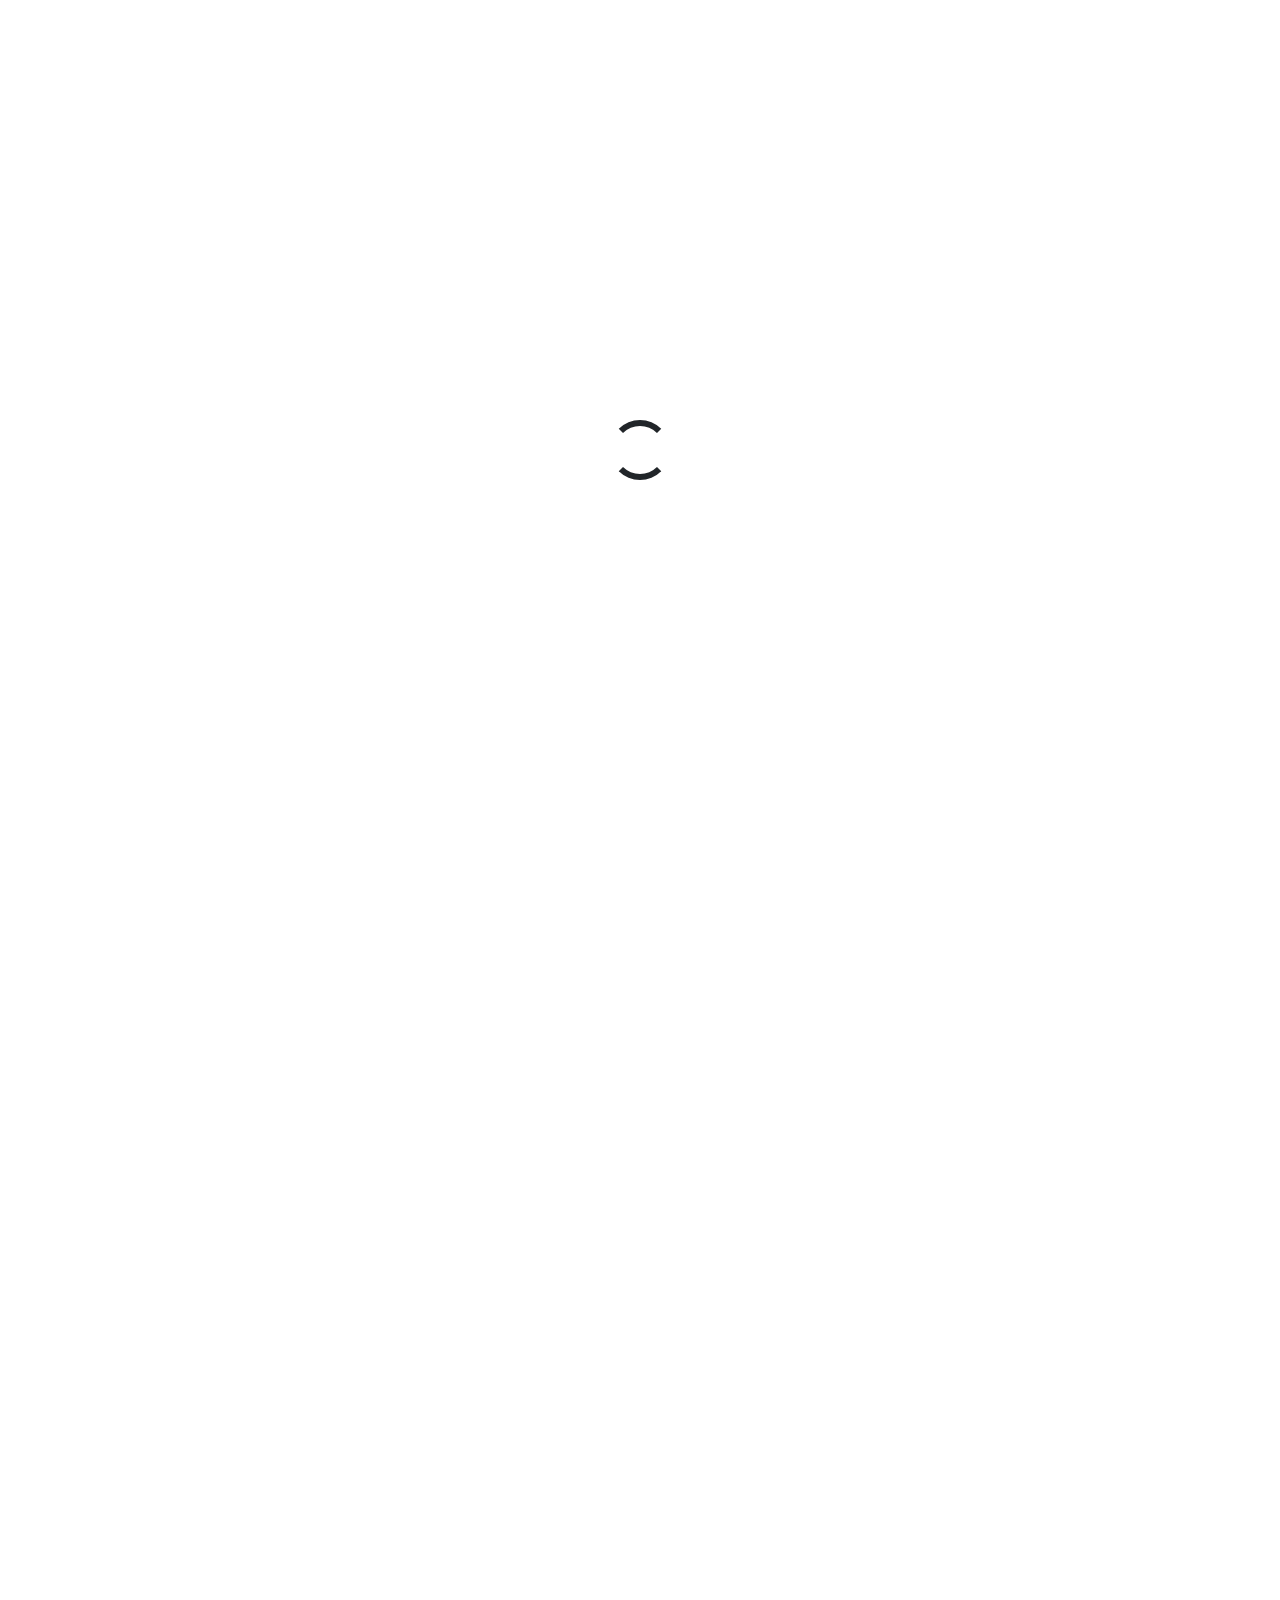
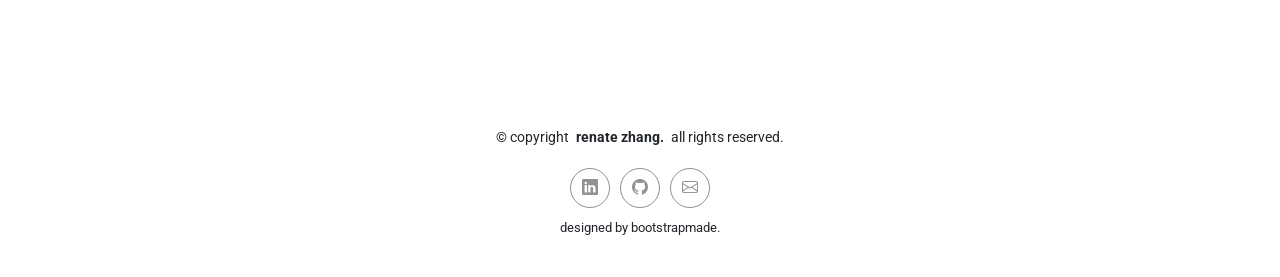
==== commit 5f5afe32: "added publication of ba thesis" ====
--- a/index.html
+++ b/index.html
@@ -131,6 +131,26 @@
                     rel="noopener noreferrer">Beijing Institute of Technology
                   </a>
                     .</p>
+                </div>
+              </div>
+            </div><!-- End Portfolio Item -->
+
+            <div class="col-lg-6 col-md-6 portfolio-item isotope-item filter-papers">
+              <div class="portfolio-card">
+                <div class="portfolio-image">
+                  <img src="assets/img/portfolio/publication.png" class="img-fluid" alt="" loading="lazy">
+                  <div class="portfolio-overlay">
+                    <div class="portfolio-actions">
+                      <a href="assets/img/portfolio/publication.png" class="glightbox preview-link" data-gallery="portfolio-gallery-papers"><i class="bi bi-eye"></i></a>
+                      <a href="assets/pdf/publication_virtual_reality_setup.pdf" target="_blank"><i class="bi bi-file-earmark"></i></a>
+                      <a href="https://www.vr.tuwien.ac.at/publications/influence-of-virtual-reality-setup-on-locomotion-technique-usage-during-navigation-with-walking-steering-and-teleportation-2024/" target="_blank" ><i class="bi bi-arrow-right"></i></a>
+                    </div>
+                  </div>
+                </div>
+                <div class="portfolio-content">
+                  <span class="category">publication</span>
+                  <h3>influence of virtual reality setup on locomotion technique usage</h3>
+                  <p>Based on my bachelor thesis, my supervisor Hugo Brument further developed this publication. While I did not actively contribute to the writing process, my research and findings were the base work to this study.</p>
                 </div>
               </div>
             </div><!-- End Portfolio Item -->
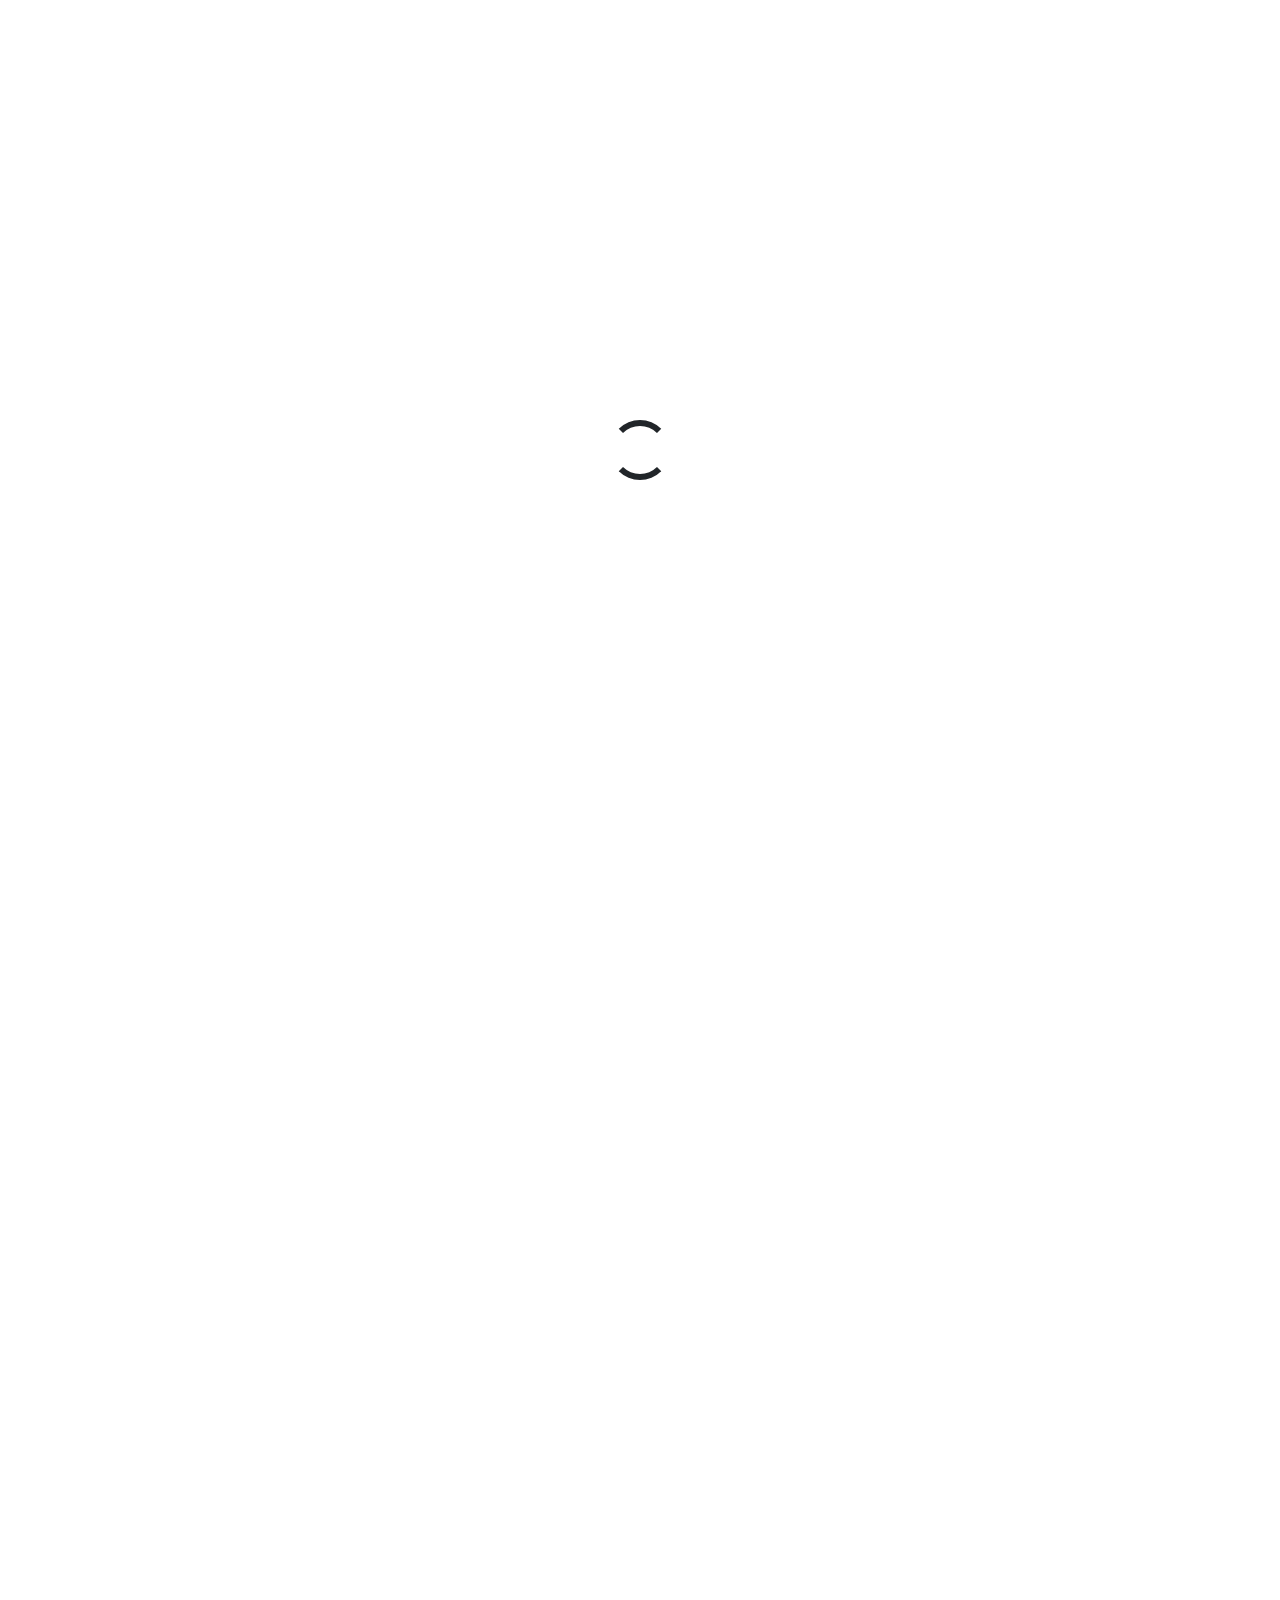
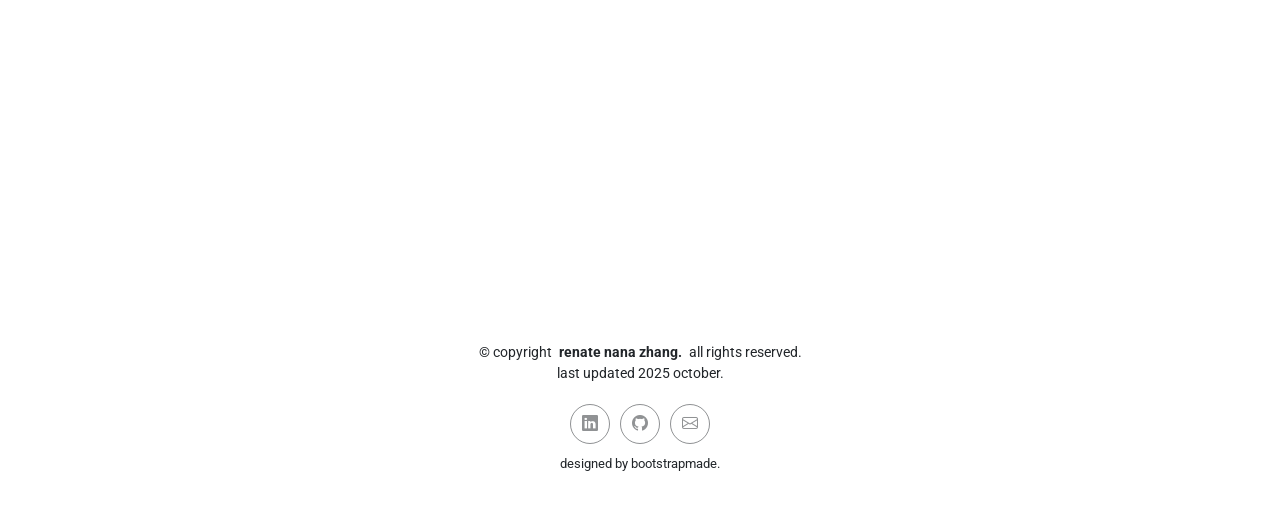
==== commit bf976c5c: "update portfolio" ====
--- a/index.html
+++ b/index.html
@@ -4,7 +4,7 @@
 <head>
   <meta charset="utf-8">
   <meta content="width=device-width, initial-scale=1.0" name="viewport">
-  <title>renate zhang.</title>
+  <title>renate nana zhang.</title>
   <meta name="description" content="">
   <meta name="keywords" content="">
 
@@ -45,7 +45,7 @@
       <a href="index.html" class="logo d-flex align-items-center">
         <!-- Uncomment the line below if you also wish to use an image logo -->
         <img src="assets/img/logo.svg" alt="logo"> 
-        <h1 class="sitename">renate zhang.</h1>
+        <h1 class="sitename">renate nana zhang.</h1>
       </a>
 
       <nav id="navmenu" class="navmenu">
@@ -111,6 +111,107 @@
               </div>
             </div><!-- End Portfolio Item -->
 
+            <div class="col-lg-6 col-md-6 portfolio-item isotope-item filter-papers">
+              <div class="portfolio-card">
+                <div class="portfolio-image">
+                  <img src="assets/img/portfolio/cabop-poster.jpg" class="img-fluid" alt="" loading="lazy">
+                  <div class="portfolio-overlay">
+                    <div class="portfolio-actions">
+                      <a href="assets/img/portfolio/cabop-poster.jpg" class="glightbox preview-link" data-gallery="portfolio-gallery-projects"><i class="bi bi-eye"></i></a>
+                      <a href="assets/pdf/cabop-poster.pdf" target="_blank"><i class="bi bi-file-earmark"></i></a>
+                    </div>
+                  </div>
+                </div>
+                <div class="portfolio-content">
+                  <span class="category">paper</span>
+                  <h3>cost-aware bayesian optimization for prototyping interactive devices</h3>
+                  <p>Cost-aware Bayesian optimization is a method for optimizing the design of interactive devices by taking into account the costs associated with different design choices. 
+                    Contributed as second author during the Aalto Science Institute International Summer Research Programme and submitted for CHI 2026 (under review).</p>
+                </div>
+              </div>
+            </div><!-- End Portfolio Item -->
+
+            <div class="col-lg-6 col-md-6 portfolio-item isotope-item filter-papers">
+              <div class="portfolio-card">
+                <div class="portfolio-image">
+                  <img src="assets/img/portfolio/llm-teaser.png" class="img-fluid" alt="" loading="lazy">
+                  <div class="portfolio-overlay">
+                    <div class="portfolio-actions">
+                      <a href="assets/img/portfolio/llm-teaser.png" class="glightbox preview-link" data-gallery="portfolio-gallery-projects"><i class="bi bi-eye"></i></a>
+                    </div>
+                  </div>
+                </div>
+                <div class="portfolio-content">
+                  <span class="category">paper</span>
+                  <h3>LLM-based real-time multilingual communication through AR glasses: effects of translation modalities</h3>
+                  <p>LLM-Based Real-Time Multilingual Communication through AR glasses explores the impact of different translation modalities on user experience and communication effectiveness.
+                    Based on the results of the user study of my master thesis, contributed as third author and submitted for IEEE VR 2026 (under review).
+                    </p>
+                </div>
+              </div>
+            </div><!-- End Portfolio Item -->
+
+            <div class="col-lg-6 col-md-6 portfolio-item isotope-item filter-projects">
+              <div class="portfolio-card">
+                <div class="portfolio-image">
+                  <img src="assets/img/portfolio/crazy-airtraffic-control.png" class="img-fluid" alt="" loading="lazy">
+                  <div class="portfolio-overlay">
+                    <div class="portfolio-actions">
+                      <a href="assets/img/portfolio/crazy-airtraffic-control.png" class="glightbox preview-link" data-gallery="portfolio-gallery-projects"><i class="bi bi-eye"></i></a>
+                      <a href="https://github.com/basicasian/crazy-airtraffic-control" target="_blank" ><i class="bi bi-github"></i></a>
+                      <a href="https://basicasian.itch.io/crazy-airtraffic-control" target="_blank" ><i class="bi bi-arrow-right"></i></a>
+                    </div>
+                  </div>
+                </div>
+                <div class="portfolio-content">
+                  <span class="category">project</span>
+                  <h3>crazy air traffic control </h3>
+                  <p>Crazy Air Traffic Control is a simulation game that challenges players to manage air traffic in a busy airport environment. Players must make quick decisions to ensure the safety and efficiency of air travel, all while dealing with unexpected events and emergencies.</p>
+                </div>
+              </div>
+            </div><!-- End Portfolio Item -->
+
+            <div class="col-lg-6 col-md-6 portfolio-item isotope-item filter-projects">
+              <div class="portfolio-card">
+                <div class="portfolio-image">
+                  <img src="assets/img/portfolio/printorial-3dprinter.png" class="img-fluid" alt="" loading="lazy">
+                  <div class="portfolio-overlay">
+                    <div class="portfolio-actions">
+                      <a href="assets/img/portfolio/printorial-3dprinter.png" class="glightbox preview-link" data-gallery="portfolio-gallery-projects"><i class="bi bi-eye"></i></a>
+                      <a href="https://github.com/basicasian/arprintertutorial" target="_blank" ><i class="bi bi-github"></i></a>
+                      <a href="https://youtu.be/T8NpoQ2tnII" target="_blank" ><i class="bi bi-youtube"></i></a>
+                      <a href="https://basicasian.itch.io/printorial" target="_blank" ><i class="bi bi-arrow-right"></i></a>
+                    </div>
+                  </div>
+                </div>
+                <div class="portfolio-content">
+                  <span class="category">project</span>
+                  <h3>printorial - AR 3D printer tutorial</h3>
+                  <p>AR 3D printer tutorial is a mobile AR application designed to teach users how to use a 3D printer, specifically the Bambu Lab A1, through an interactive, gamified experience.</p>
+                </div>
+              </div>
+            </div><!-- End Portfolio Item -->
+
+            <div class="col-lg-6 col-md-6 portfolio-item isotope-item filter-projects">
+              <div class="portfolio-card">
+                <div class="portfolio-image">
+                  <img src="assets/img/portfolio/printorial-web.png" class="img-fluid" alt="" loading="lazy">
+                  <div class="portfolio-overlay">
+                    <div class="portfolio-actions">
+                      <a href="assets/img/portfolio/printorial-web.png" class="glightbox preview-link" data-gallery="portfolio-gallery-projects"><i class="bi bi-eye"></i></a>
+                      <a href="https://github.com/basicasian/printorial" target="_blank" ><i class="bi bi-github"></i></a>
+                      <a href="https://alinnlaraa.github.io/Printorial/" target="_blank" ><i class="bi bi-arrow-right"></i></a>
+                    </div>
+                  </div>
+                </div>
+                <div class="portfolio-content">
+                  <span class="category">project</span>
+                  <h3>printorial - web tutorial </h3>
+                  <p>Printorial is a web-based tutorial designed to teach users how to use a 3D printer, specifically the Bambu Lab A1, through an interactive, gamified experience.</p>
+                </div>
+              </div>
+            </div><!-- End Portfolio Item -->
+
             <div class="col-lg-6 col-md-6 portfolio-item isotope-item filter-projects">
               <div class="portfolio-card">
                 <div class="portfolio-image">
@@ -148,7 +249,7 @@
                   </div>
                 </div>
                 <div class="portfolio-content">
-                  <span class="category">publication</span>
+                  <span class="category">paper</span>
                   <h3>influence of virtual reality setup on locomotion technique usage</h3>
                   <p>Based on my bachelor thesis, my supervisor Hugo Brument further developed this publication. While I did not actively contribute to the writing process, my research and findings were the base work to this study.</p>
                 </div>
@@ -312,7 +413,8 @@
 
     <div class="container">
       <div class="copyright text-center ">
-        <p>© <span>copyright</span> <strong class="px-1 sitename">renate zhang.</strong> <span>all rights reserved.</span></p>
+        <p>© <span>copyright</span> <strong class="px-1 sitename">renate nana zhang.</strong> <span>all rights reserved.</span></p>
+        <p>last updated 2025 october.</p>
       </div>
       <div class="social-links d-flex justify-content-center">
         <a href="https://www.linkedin.com/in/renate-zhang/"><i class="bi bi-linkedin"></i></a>
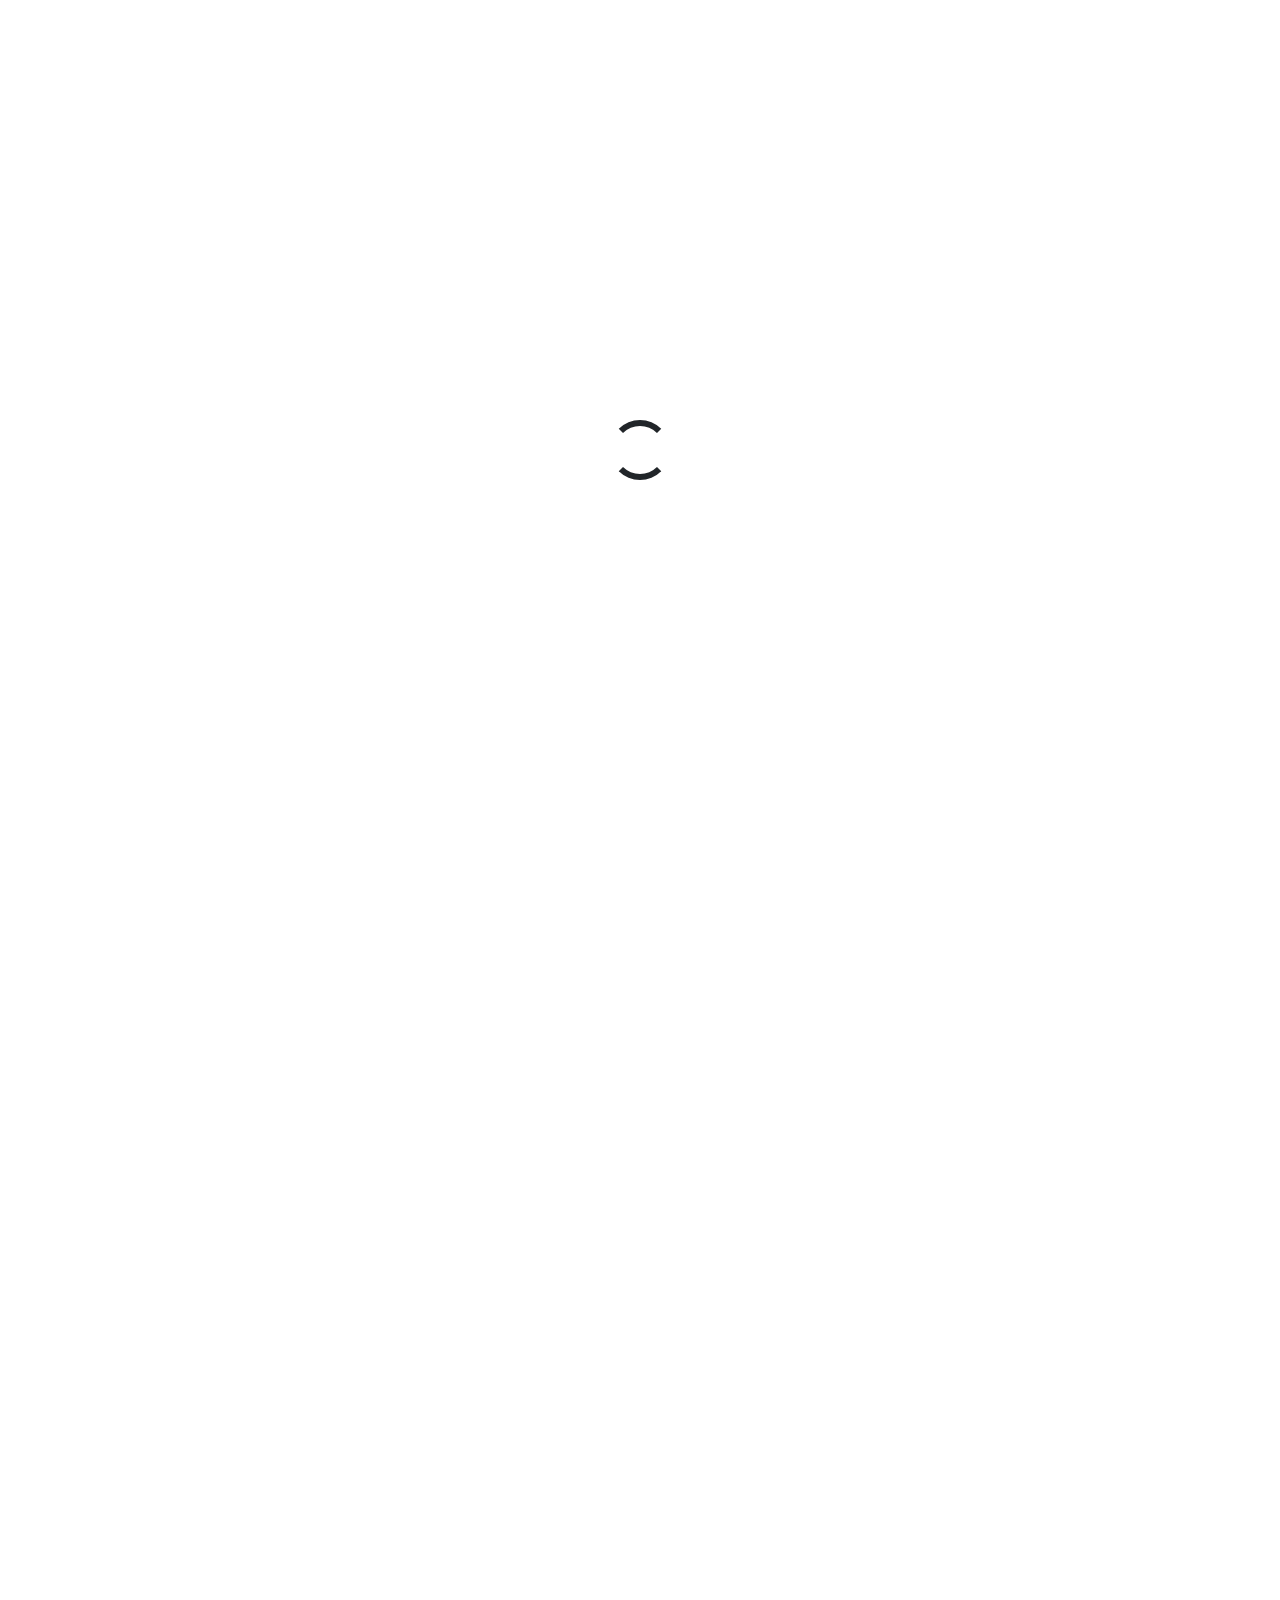
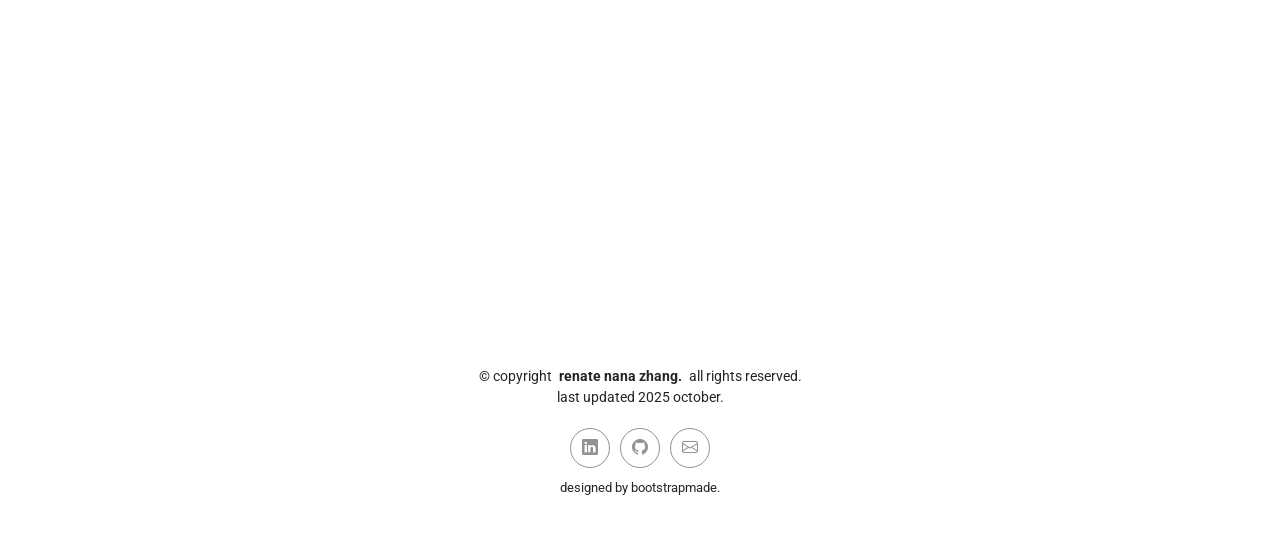
==== commit b7ea1a17: "added junction project" ====
--- a/index.html
+++ b/index.html
@@ -154,6 +154,26 @@
             <div class="col-lg-6 col-md-6 portfolio-item isotope-item filter-projects">
               <div class="portfolio-card">
                 <div class="portfolio-image">
+                  <img src="assets/img/portfolio/wizard-of-arts.png" class="img-fluid" alt="" loading="lazy">
+                  <div class="portfolio-overlay">
+                    <div class="portfolio-actions">
+                      <a href="assets/img/portfolio/wizard-of-arts.png" class="glightbox preview-link" data-gallery="portfolio-gallery-projects"><i class="bi bi-eye"></i></a>
+                      <a href="https://github.com/basicasian/wizards-of-the-arts" target="_blank" ><i class="bi bi-github"></i></a>
+                      <a href="https://www.youtube.com/watch?v=E3B7L_V34nU" target="_blank" ><i class="bi bi-youtube"></i></a>
+                    </div>
+                  </div>
+                </div>
+                <div class="portfolio-content">
+                  <span class="category">project</span>
+                  <h3>wizard of the art</h3>
+                  <p>Wizard of the ARt is a immersive game using AR glasses, created at the Hackathon Junction 2025 in less than 48 hours. You play as a wizard of ARt and value AI and AR more than anything. Your task is to fight against human created memes, such as Pepes, by casting AI-generated spells. </p>
+                </div>
+              </div>
+            </div><!-- End Portfolio Item -->
+
+            <div class="col-lg-6 col-md-6 portfolio-item isotope-item filter-projects">
+              <div class="portfolio-card">
+                <div class="portfolio-image">
                   <img src="assets/img/portfolio/crazy-airtraffic-control.png" class="img-fluid" alt="" loading="lazy">
                   <div class="portfolio-overlay">
                     <div class="portfolio-actions">
@@ -205,7 +225,7 @@
                   </div>
                 </div>
                 <div class="portfolio-content">
-                  <span class="category">project</span>
+                  <span class="category">project </span>
                   <h3>printorial - web tutorial </h3>
                   <p>Printorial is a web-based tutorial designed to teach users how to use a 3D printer, specifically the Bambu Lab A1, through an interactive, gamified experience.</p>
                 </div>
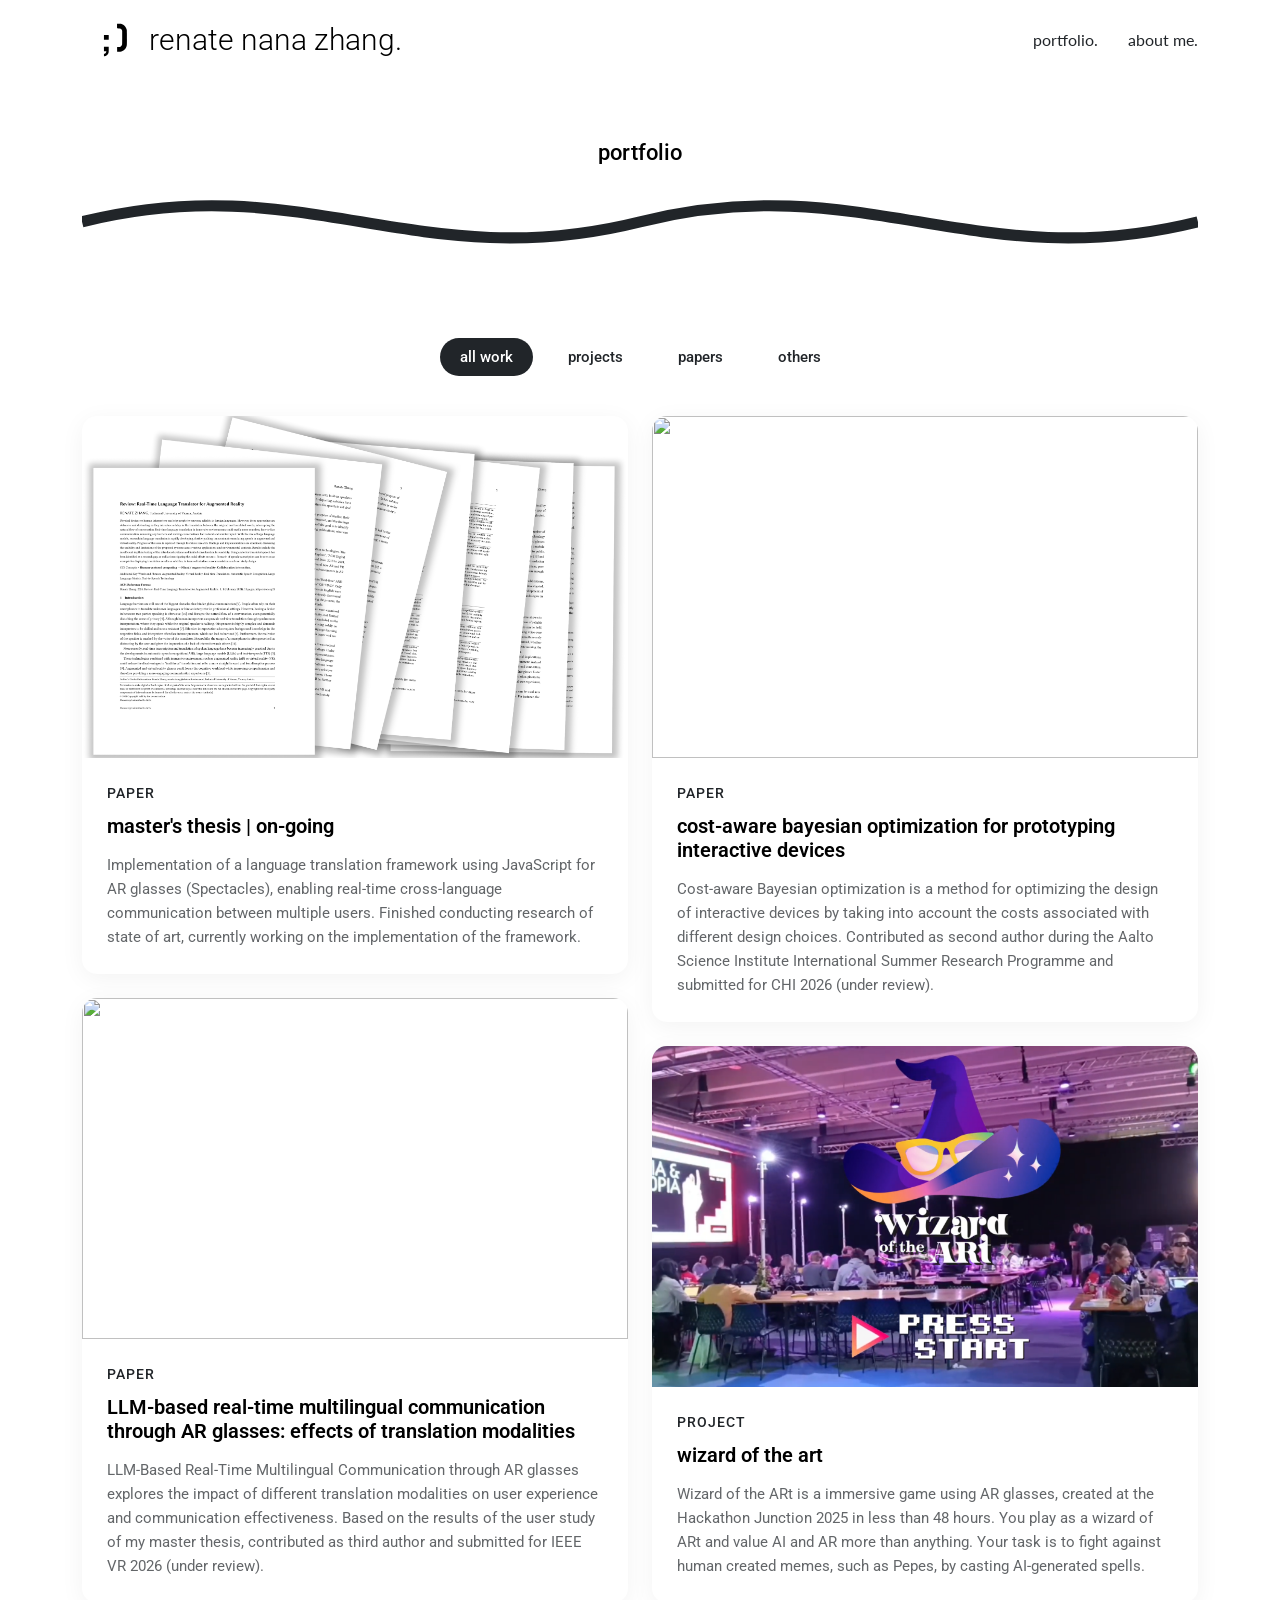
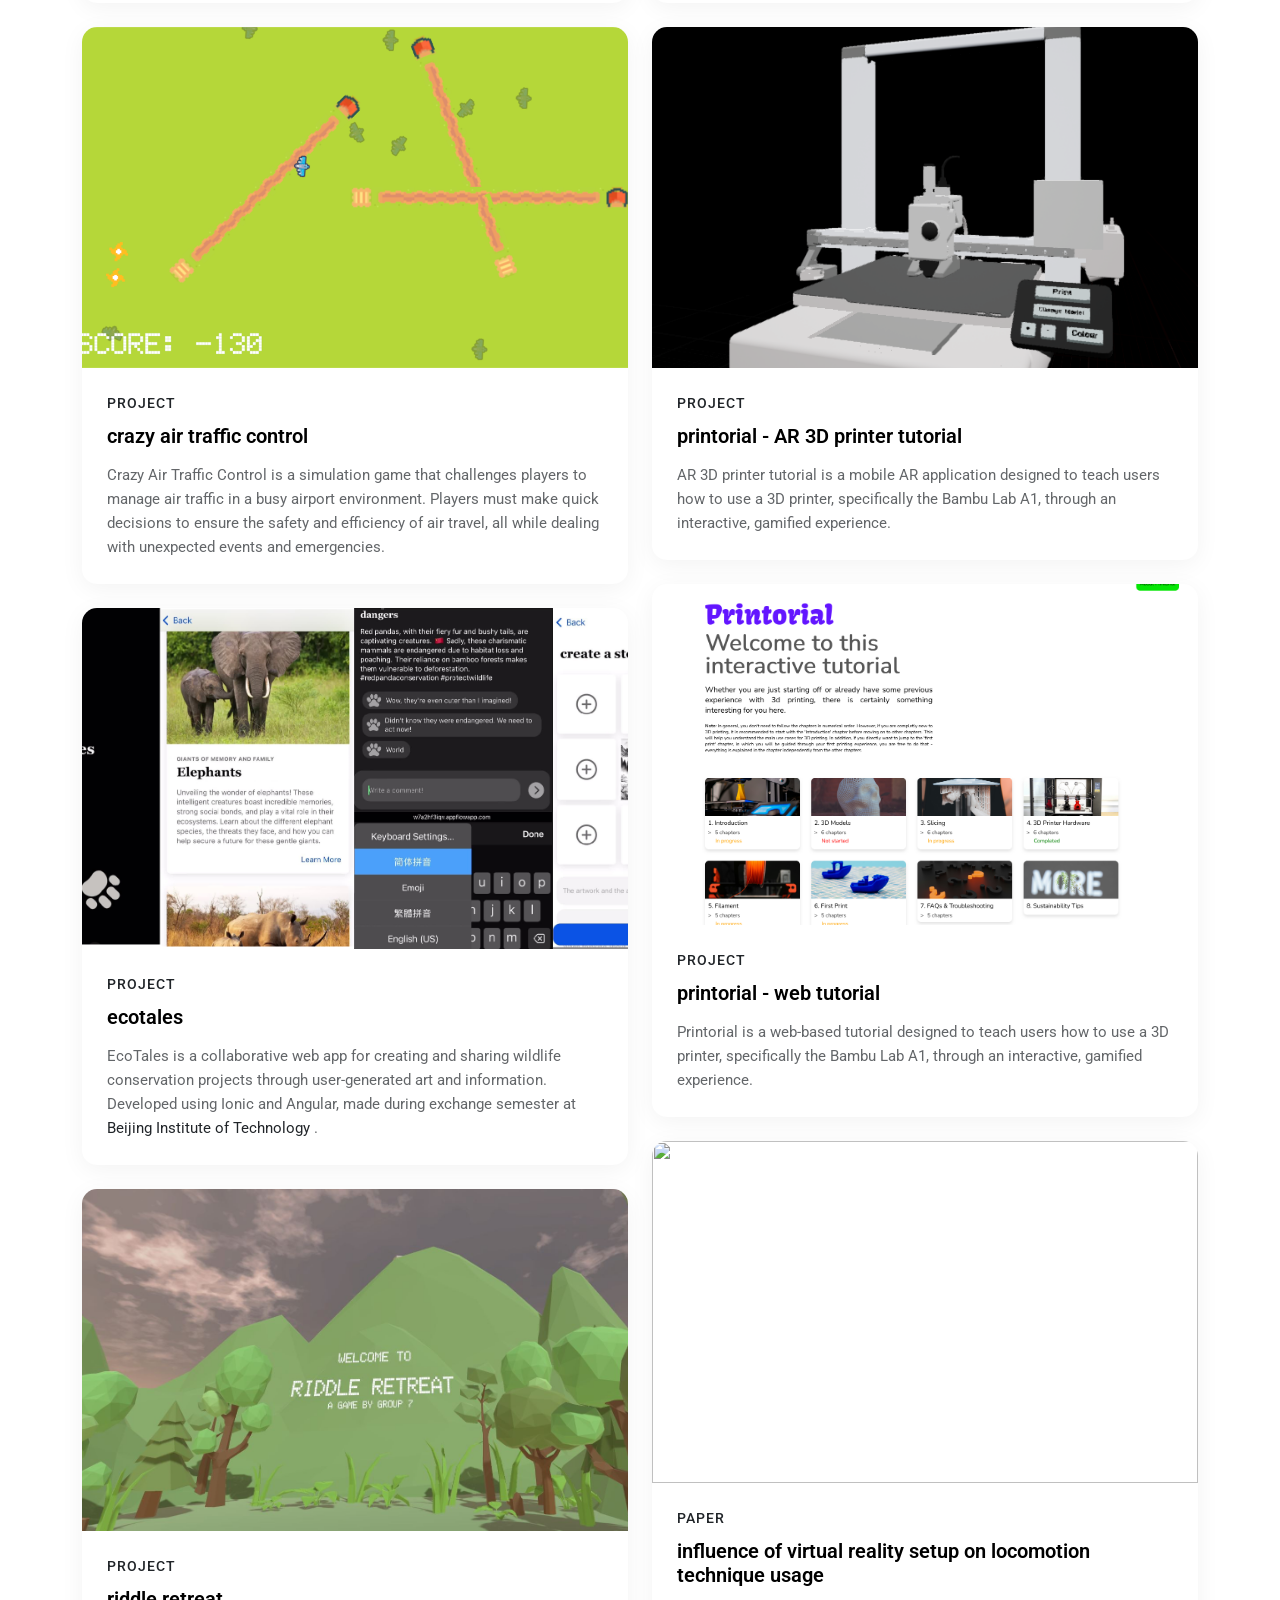
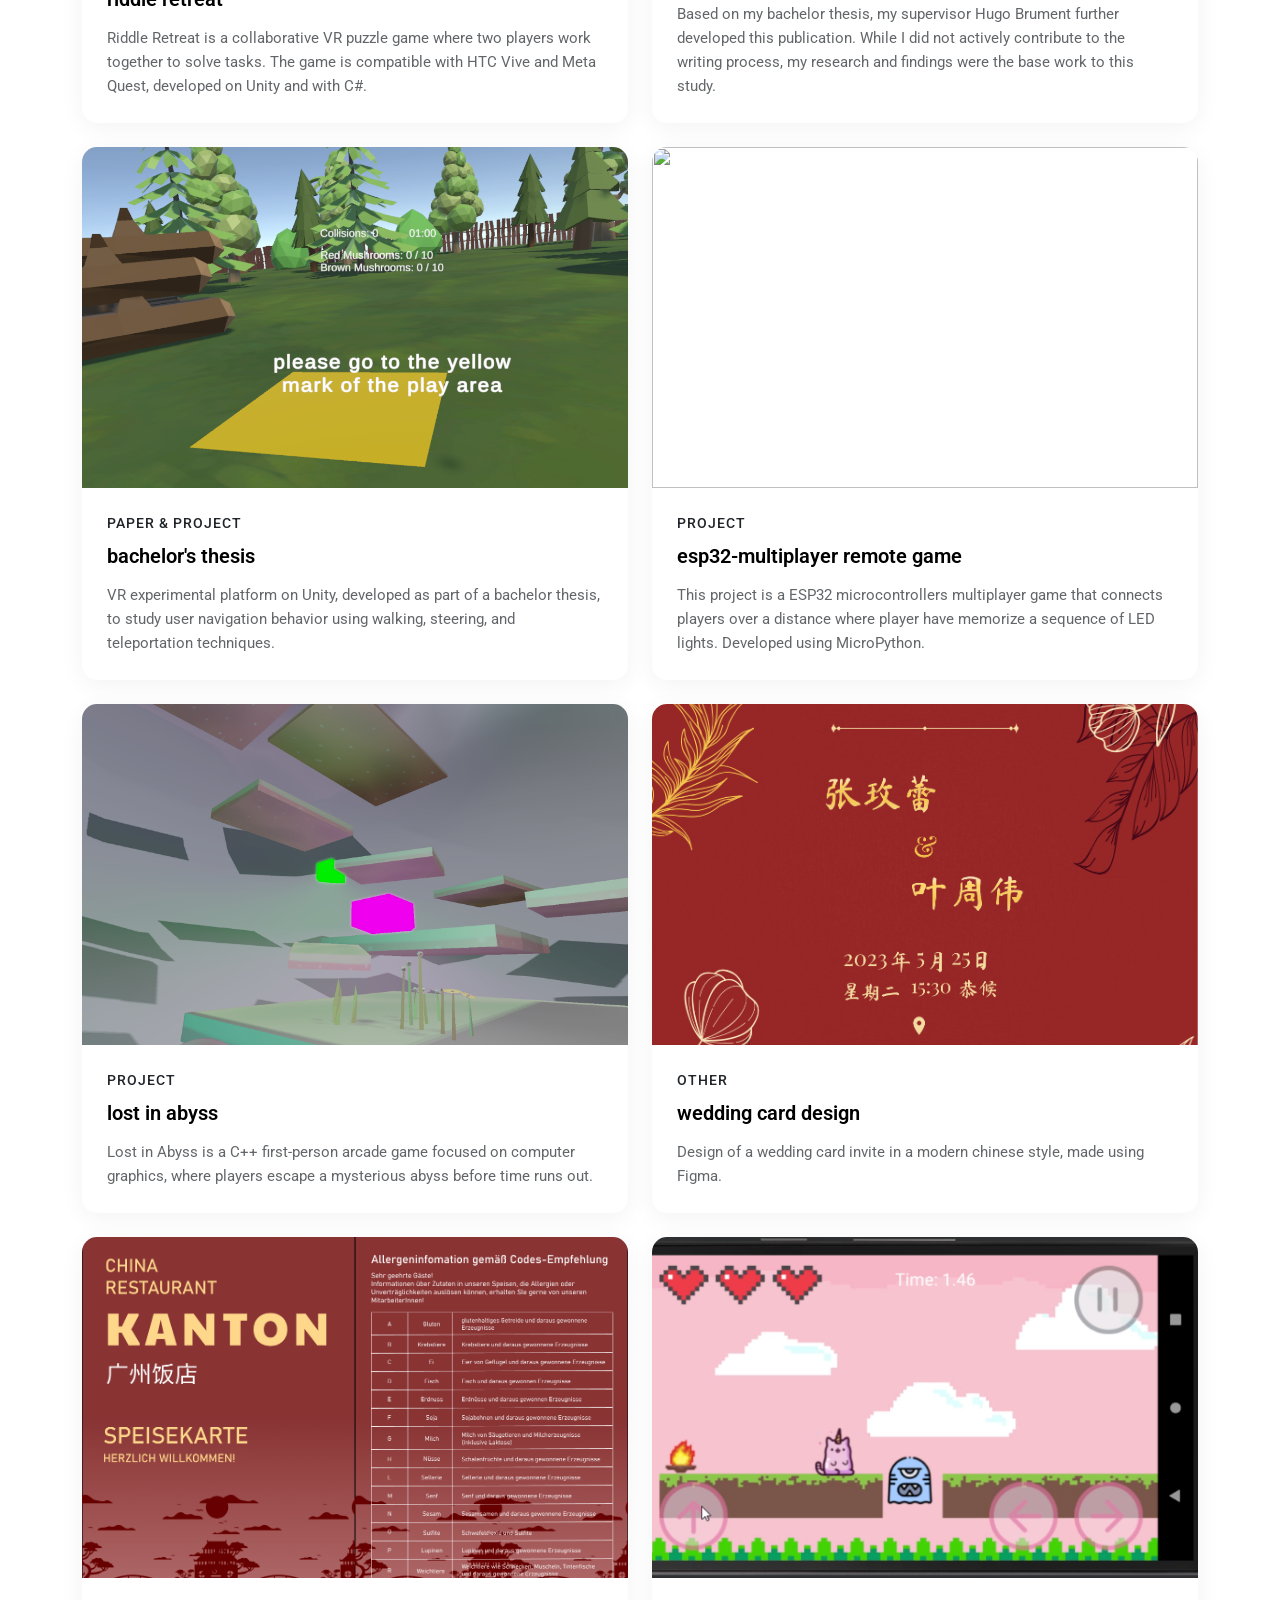
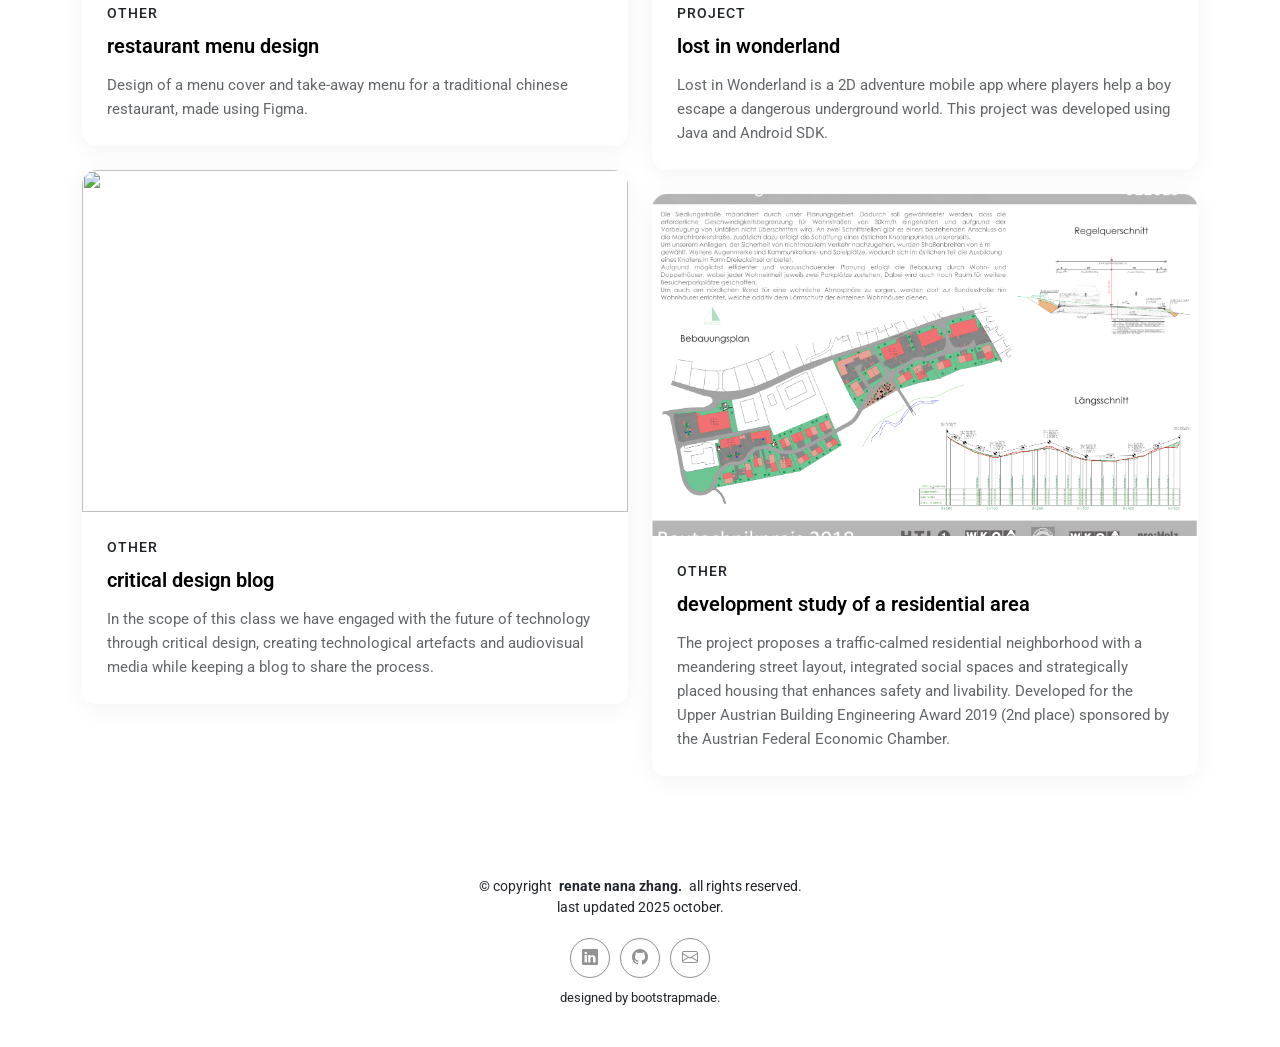
==== commit d5651ff6: "added bautechnikpreis" ====
--- a/index.html
+++ b/index.html
@@ -360,6 +360,24 @@
             <div class="col-lg-6 col-md-6 portfolio-item isotope-item filter-others">
               <div class="portfolio-card">
                 <div class="portfolio-image">
+                  <img src="assets/img/portfolio/weddingcard-design.png" class="img-fluid" alt="" loading="lazy">
+                  <div class="portfolio-overlay">
+                    <div class="portfolio-actions">
+                      <a href="assets/img/portfolio/weddingcard-design.png" class="glightbox preview-link" data-gallery="portfolio-gallery-others"><i class="bi bi-eye"></i></a>
+                    </div>
+                  </div>
+                </div>
+                <div class="portfolio-content">
+                  <span class="category">Other</span>
+                  <h3>wedding card design</h3>
+                  <p>Design of a wedding card invite in a modern chinese style, made using Figma. </p>
+                </div>
+              </div>
+            </div><!-- End Portfolio Item -->
+
+            <div class="col-lg-6 col-md-6 portfolio-item isotope-item filter-others">
+              <div class="portfolio-card">
+                <div class="portfolio-image">
                   <img src="assets/img/portfolio/restaurant-cover.png" class="img-fluid" alt="" loading="lazy">
                   <div class="portfolio-overlay">
                     <div class="portfolio-actions">
@@ -414,6 +432,26 @@
               </div>
             </div><!-- End Portfolio Item -->
 
+            <div class="col-lg-6 col-md-6 portfolio-item isotope-item filter-projects">
+              <div class="portfolio-card">
+                <div class="portfolio-image">
+                  <img src="assets/img/portfolio/bautechnikpreis1.png" class="img-fluid" alt="" loading="lazy">
+                  <div class="portfolio-overlay">
+                    <div class="portfolio-actions">
+                      <a href="assets/img/portfolio/criticaldesign.png" class="glightbox preview-link" data-gallery="portfolio-gallery-projects"><i class="bi bi-eye"></i></a>
+                      <a href="https://youtu.be/tCMWnwFIoAc" target="_blank" ><i class="bi bi-youtube"></i></a>
+                      <a href="portfolio-bautechnikpreis.html" target="_blank" ><i class="bi bi-arrow-right"></i></a>
+                    </div>
+                  </div>
+                </div>
+                <div class="portfolio-content">
+                  <span class="category">other</span>
+                  <h3>development study of a residential area</h3>
+                  <p>The project proposes a traffic-calmed residential neighborhood with a meandering street layout, integrated social spaces and strategically placed housing that enhances safety and livability. Developed for the Upper Austrian Building Engineering Award 2019 (2nd place) sponsored by the Austrian Federal Economic Chamber.</p>
+                </div>
+              </div>
+            </div><!-- End Portfolio Item -->
+
 
             
           </div><!-- End Portfolio Container -->
@@ -423,34 +461,10 @@
       </div>
 
     </section><!-- /Portfolio Section -->
-
-
-
   </main>
 
 
-  <footer id="footer" class="footer">
-
-    <div class="container">
-      <div class="copyright text-center ">
-        <p>© <span>copyright</span> <strong class="px-1 sitename">renate nana zhang.</strong> <span>all rights reserved.</span></p>
-        <p>last updated 2025 october.</p>
-      </div>
-      <div class="social-links d-flex justify-content-center">
-        <a href="https://www.linkedin.com/in/renate-zhang/"><i class="bi bi-linkedin"></i></a>
-        <a href="https://github.com/basicasian"><i class="bi bi-github"></i></a>
-        <a href="mailto: renate.zhang@outlook.com"><i class="bi bi-envelope"></i></a>
-      </div>
-      <div class="credits">
-        <!-- All the links in the footer should remain intact. -->
-        <!-- You can delete the links only if you've purchased the pro version. -->
-        <!-- Licensing information: https://bootstrapmade.com/license/ -->
-        <!-- Purchase the pro version with working PHP/AJAX contact form: [buy-url] -->
-        designed by <a href="https://bootstrapmade.com/">bootstrapmade.</a>
-      </div>
-    </div>
-
-  </footer>
+  <div id="footer-placeholder"></div>
 
   <!-- Scroll Top -->
   <a href="#" id="scroll-top" class="scroll-top d-flex align-items-center justify-content-center"><i
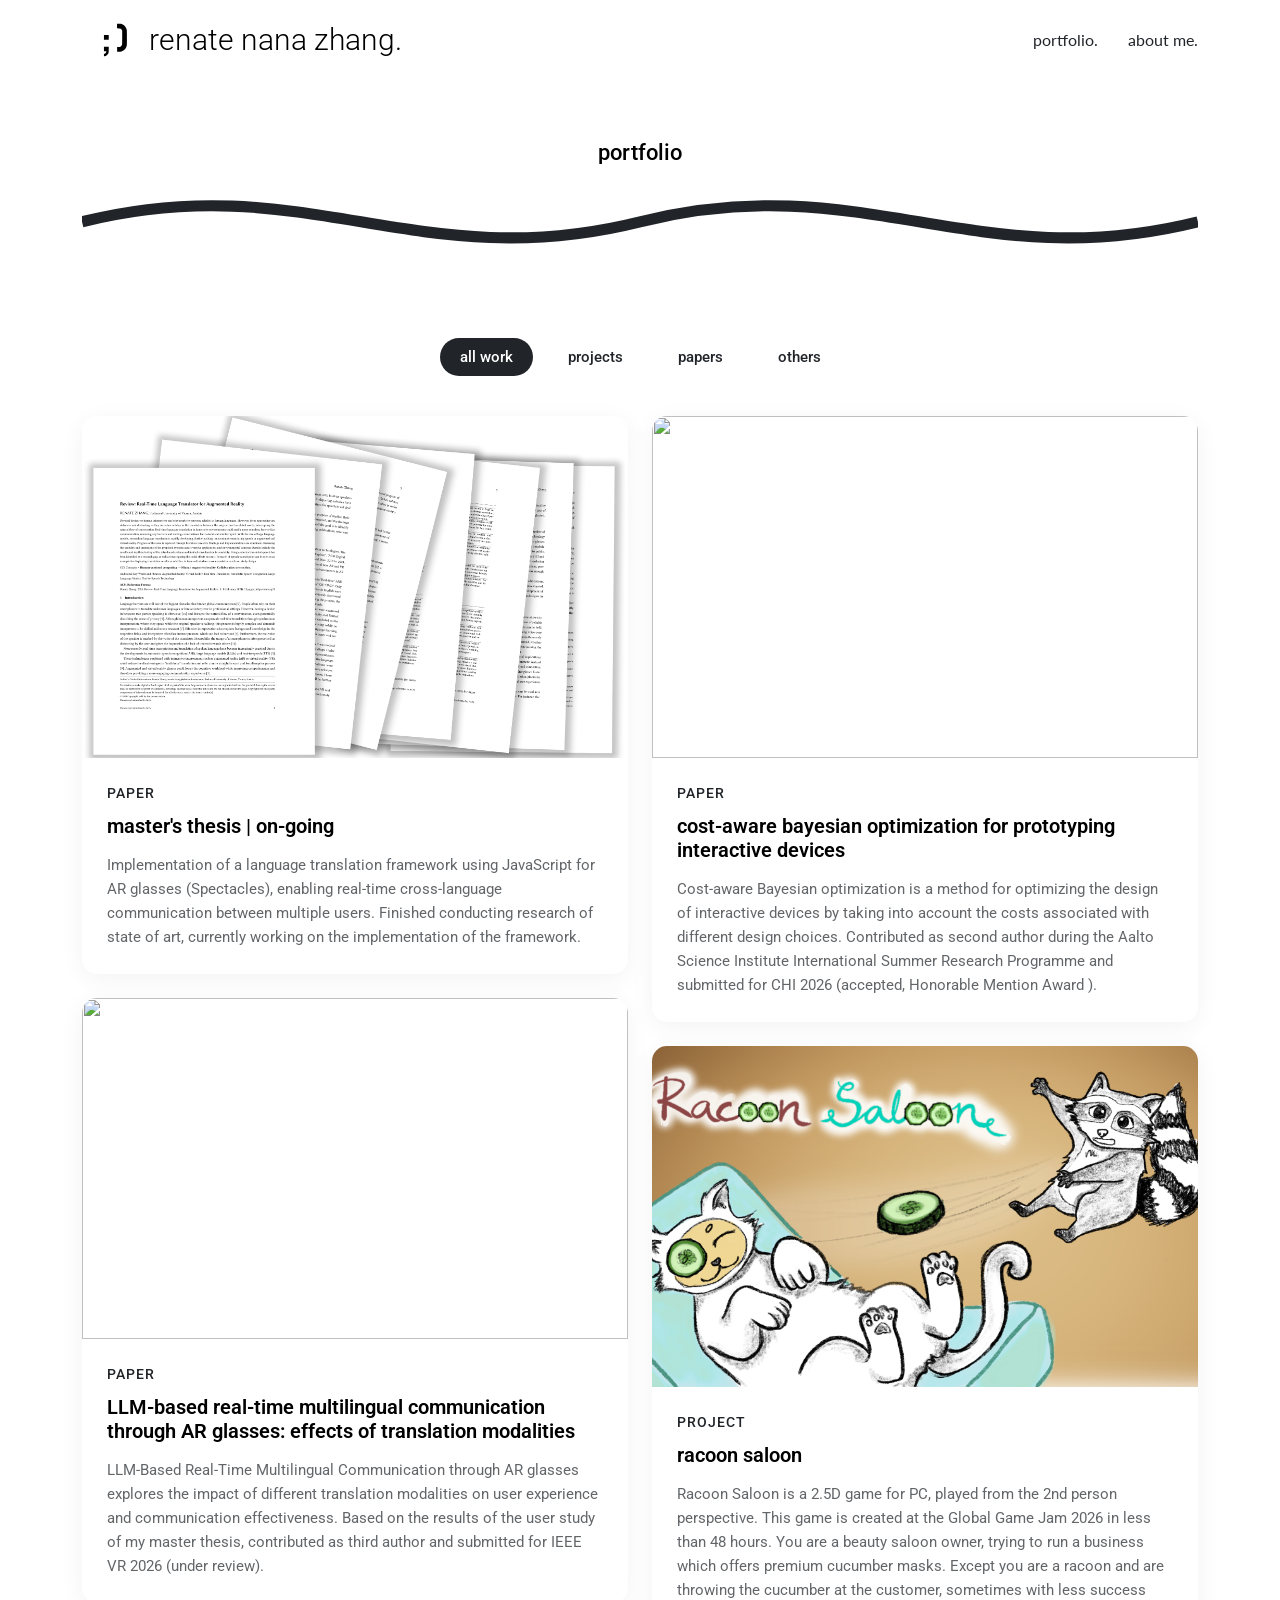
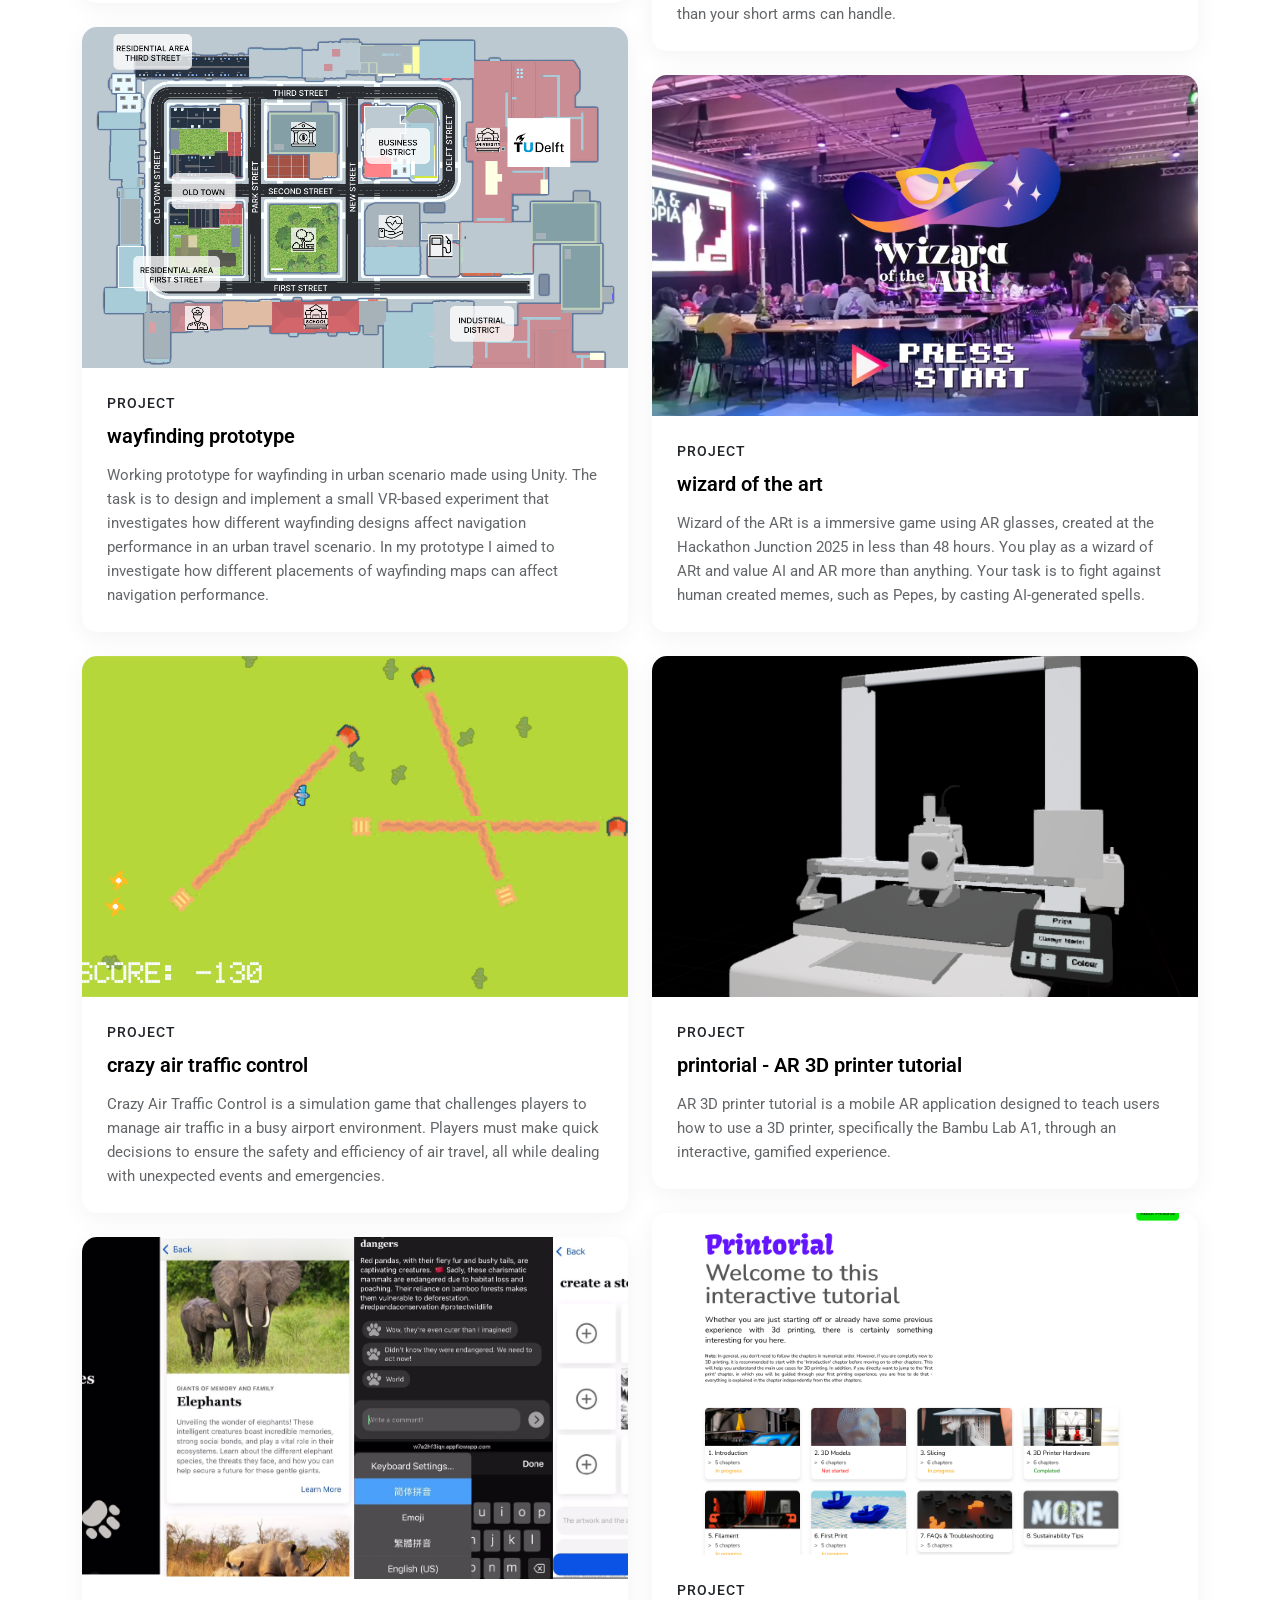
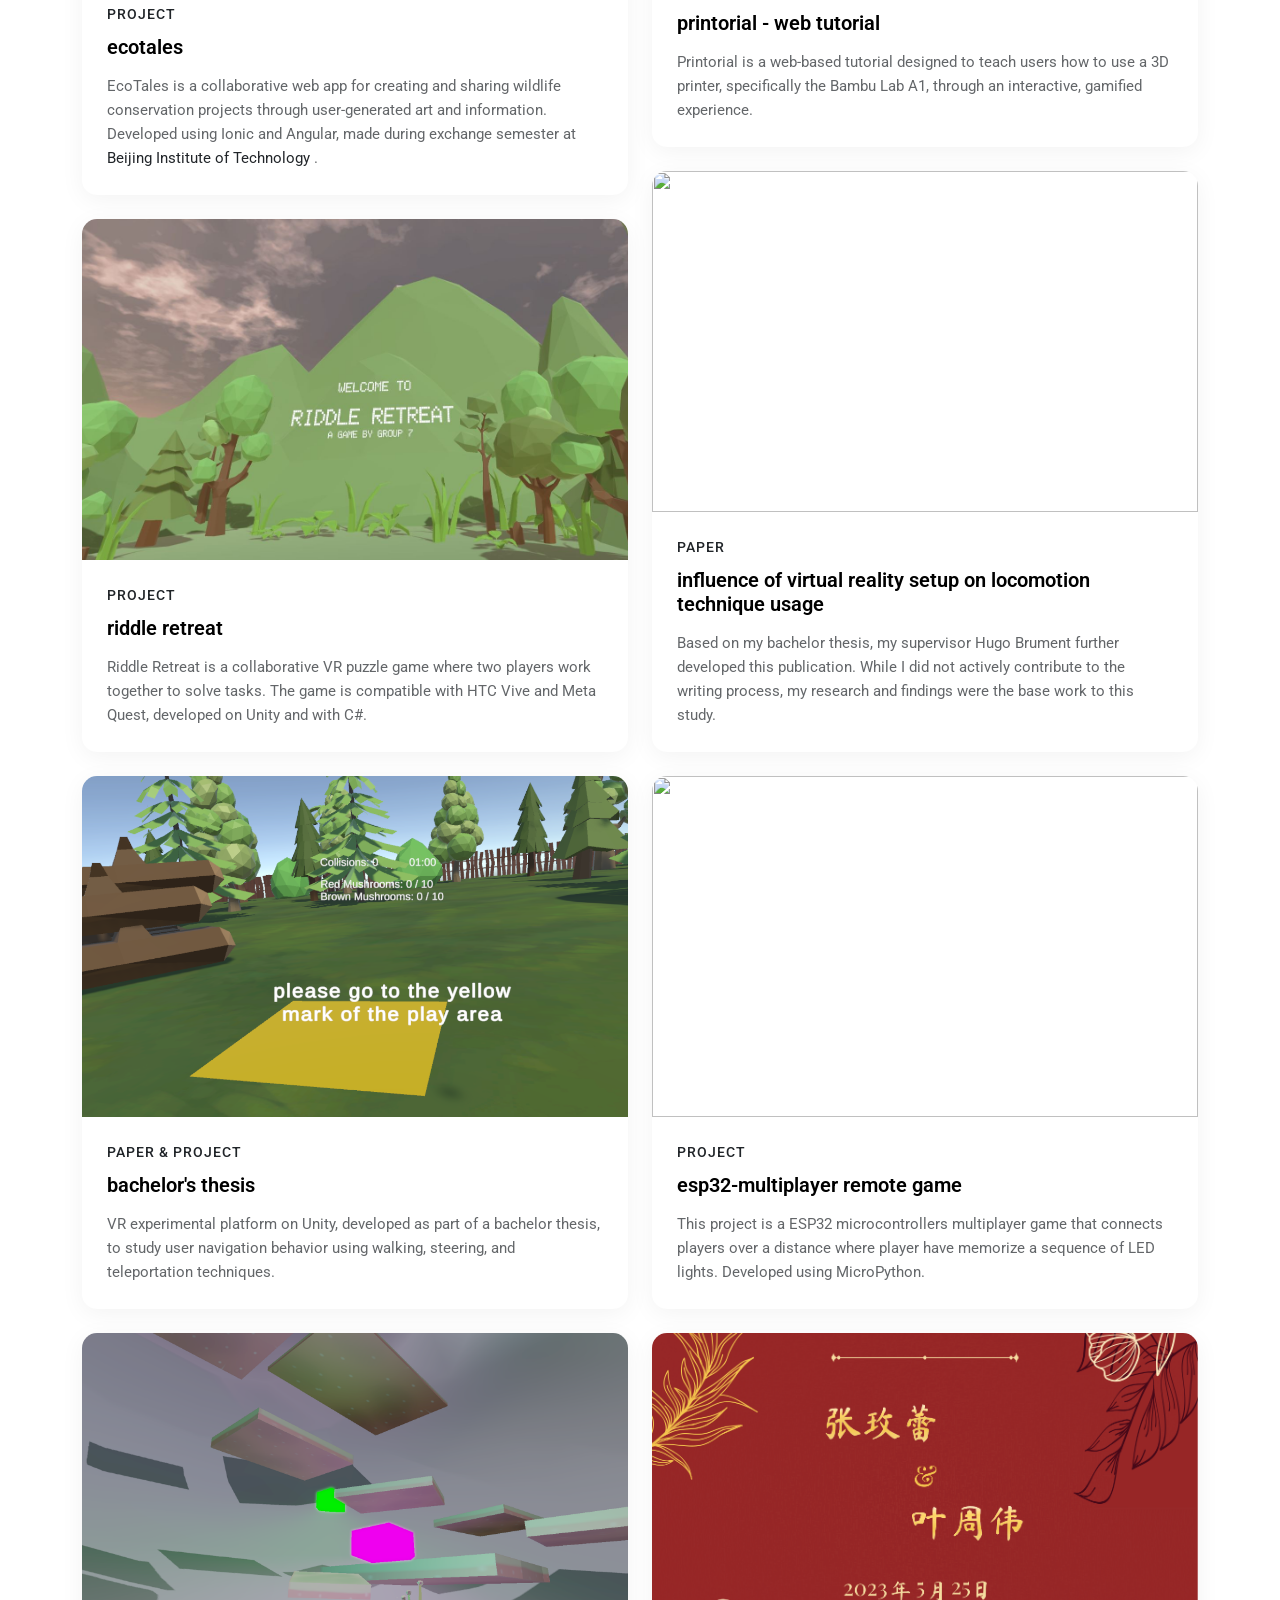
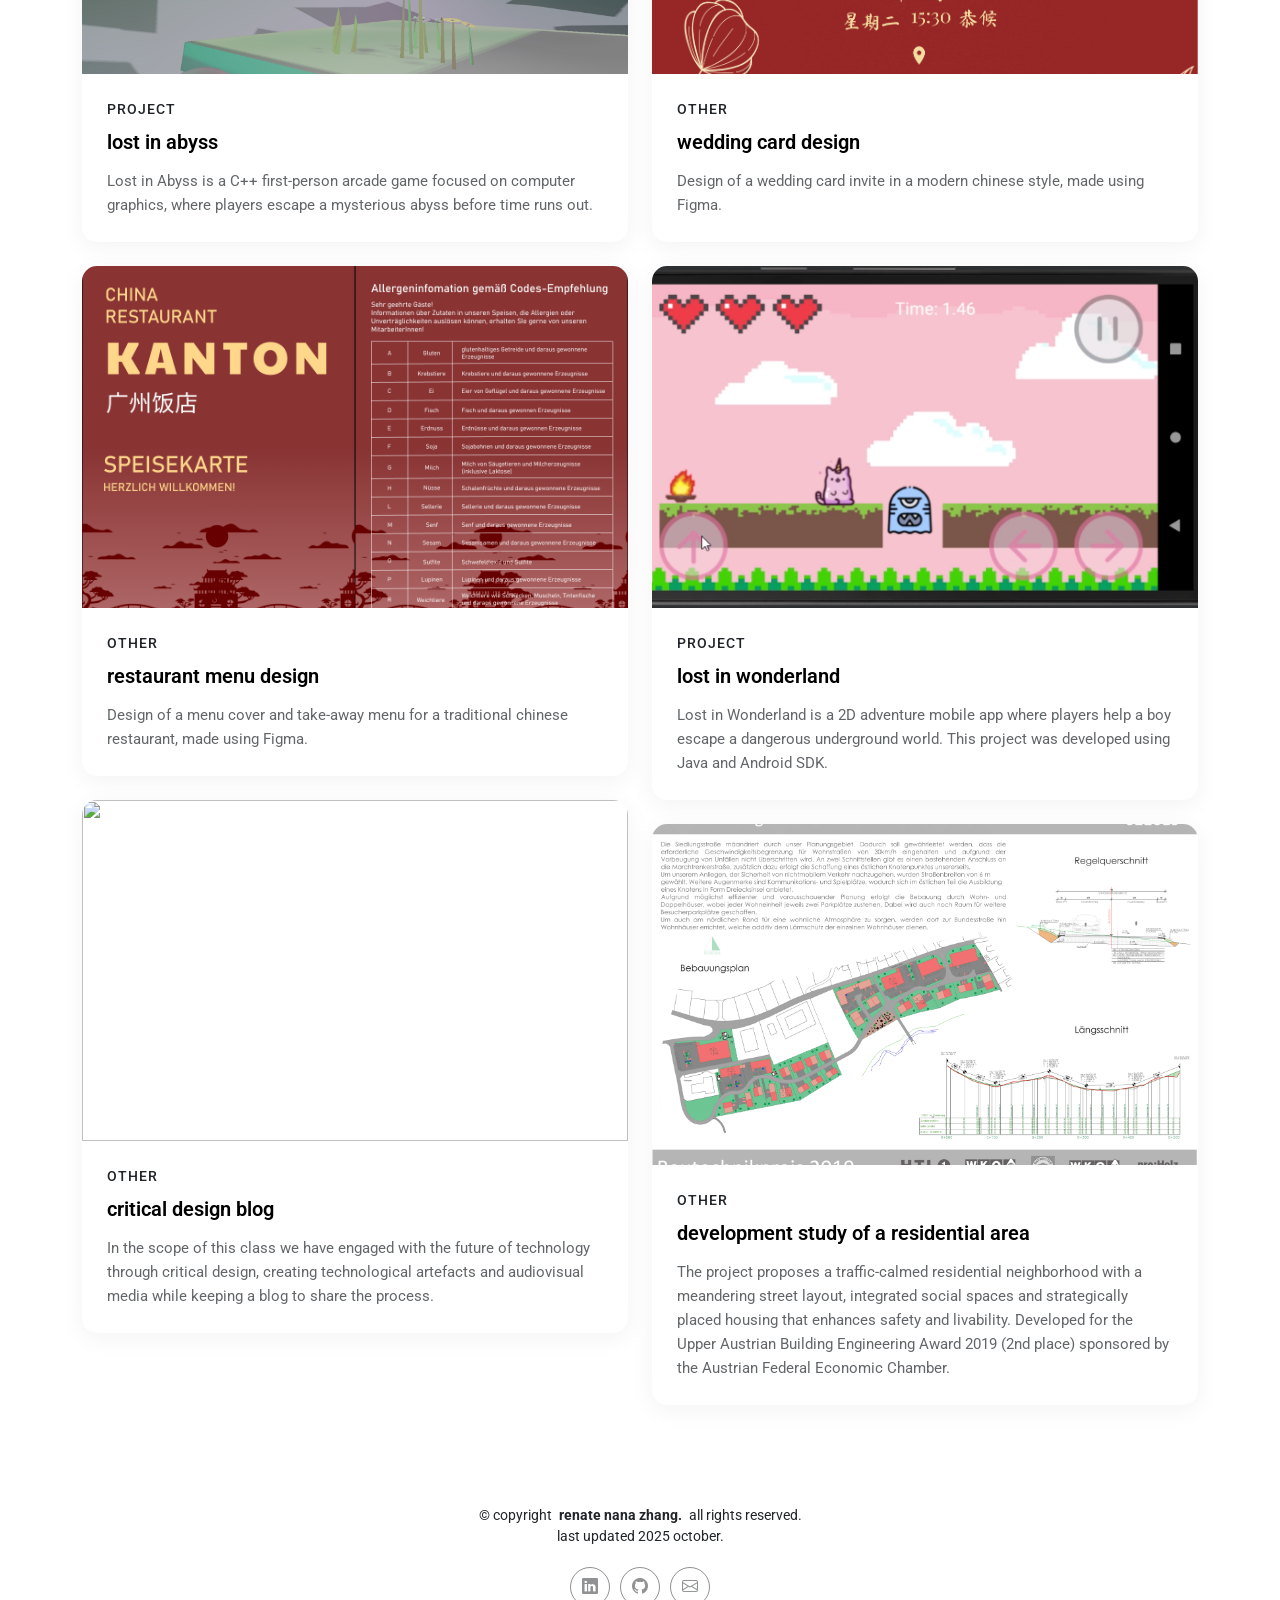
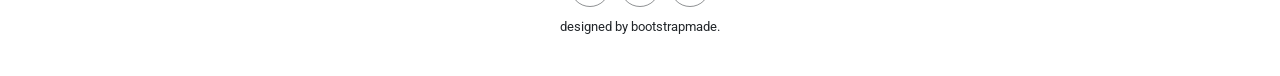
==== commit 2c2f5e72: "added new projects" ====
--- a/index.html
+++ b/index.html
@@ -126,7 +126,7 @@
                   <span class="category">paper</span>
                   <h3>cost-aware bayesian optimization for prototyping interactive devices</h3>
                   <p>Cost-aware Bayesian optimization is a method for optimizing the design of interactive devices by taking into account the costs associated with different design choices. 
-                    Contributed as second author during the Aalto Science Institute International Summer Research Programme and submitted for CHI 2026 (under review).</p>
+                    Contributed as second author during the Aalto Science Institute International Summer Research Programme and submitted for CHI 2026 (accepted, Honorable Mention Award ).</p>
                 </div>
               </div>
             </div><!-- End Portfolio Item -->
@@ -147,6 +147,47 @@
                   <p>LLM-Based Real-Time Multilingual Communication through AR glasses explores the impact of different translation modalities on user experience and communication effectiveness.
                     Based on the results of the user study of my master thesis, contributed as third author and submitted for IEEE VR 2026 (under review).
                     </p>
+                </div>
+              </div>
+            </div><!-- End Portfolio Item -->
+
+            <div class="col-lg-6 col-md-6 portfolio-item isotope-item filter-projects">
+              <div class="portfolio-card">
+                <div class="portfolio-image">
+                  <img src="assets/img/portfolio/racoonsaloon.png" class="img-fluid" alt="" loading="lazy">
+                  <div class="portfolio-overlay">
+                    <div class="portfolio-actions">
+                      <a href="assets/img/portfolio/racoonsaloon.png" class="glightbox preview-link" data-gallery="portfolio-gallery-projects"><i class="bi bi-eye"></i></a>
+                      <a href="https://youtu.be/ut3XZk3CMgI" target="_blank" ><i class="bi bi-youtube"></i></a>
+                      <a href="https://globalgamejam.org/games/2026/gurk-me-7" target="_blank" ><i class="bi bi-arrow-right"></i></a>
+                    </div>
+                  </div>
+                </div>
+                <div class="portfolio-content">
+                  <span class="category">project</span>
+                  <h3>racoon saloon</h3>
+                  <p>Racoon Saloon is a 2.5D game for PC, played from the 2nd person perspective. This game is created at the Global Game Jam 2026 in less than 48 hours. You are a beauty saloon owner, trying to run a business which offers premium cucumber masks. Except you are a racoon and are throwing the cucumber at the customer, sometimes with less success than your short arms can handle. </p>
+                </div>
+              </div>
+            </div><!-- End Portfolio Item -->
+
+            <div class="col-lg-6 col-md-6 portfolio-item isotope-item filter-projects">
+              <div class="portfolio-card">
+                <div class="portfolio-image">
+                  <img src="assets/img/portfolio/delft-prototype-map.png" class="img-fluid" alt="" loading="lazy">
+                  <div class="portfolio-overlay">
+                    <div class="portfolio-actions">
+                      <a href="assets/img/portfolio/delft-prototype-map.png" class="glightbox preview-link" data-gallery="portfolio-gallery-projects"><i class="bi bi-eye"></i></a>
+                      <a href="assets/pdf/wayfinding_pitch.pdf" target="_blank"><i class="bi bi-file-earmark"></i></a>
+                      <a href="https://basicasian.itch.io/wayfinding-prototype" target="_blank" ><i class="bi bi-arrow-right"></i></a>
+                    </div>
+                  </div>
+                </div>
+                <div class="portfolio-content">
+                  <span class="category">project</span>
+                  <h3>wayfinding prototype</h3>
+                  <p>Working prototype for wayfinding in urban scenario made using Unity. The task is to design and implement a small VR-based experiment that investigates how different wayfinding designs affect navigation performance in an urban travel scenario. 
+                In my prototype I aimed to investigate how different placements of wayfinding maps can affect navigation performance. </p>
                 </div>
               </div>
             </div><!-- End Portfolio Item -->
@@ -464,7 +505,28 @@
   </main>
 
 
-  <div id="footer-placeholder"></div>
+  <footer id="footer" class="footer">
+
+    <div class="container">
+      <div class="copyright text-center ">
+        <p>© <span>copyright</span> <strong class="px-1 sitename">renate nana zhang.</strong> <span>all rights reserved.</span></p>
+        <p>last updated 2025 october.</p>
+      </div>
+      <div class="social-links d-flex justify-content-center">
+        <a href="https://www.linkedin.com/in/renate-zhang/"><i class="bi bi-linkedin"></i></a>
+        <a href="https://github.com/basicasian"><i class="bi bi-github"></i></a>
+        <a href="mailto: renate.zhang@outlook.com"><i class="bi bi-envelope"></i></a>
+      </div>
+      <div class="credits">
+        <!-- All the links in the footer should remain intact. -->
+        <!-- You can delete the links only if you've purchased the pro version. -->
+        <!-- Licensing information: https://bootstrapmade.com/license/ -->
+        <!-- Purchase the pro version with working PHP/AJAX contact form: [buy-url] -->
+        designed by <a href="https://bootstrapmade.com/">bootstrapmade.</a>
+      </div>
+    </div>
+
+  </footer>
 
   <!-- Scroll Top -->
   <a href="#" id="scroll-top" class="scroll-top d-flex align-items-center justify-content-center"><i
